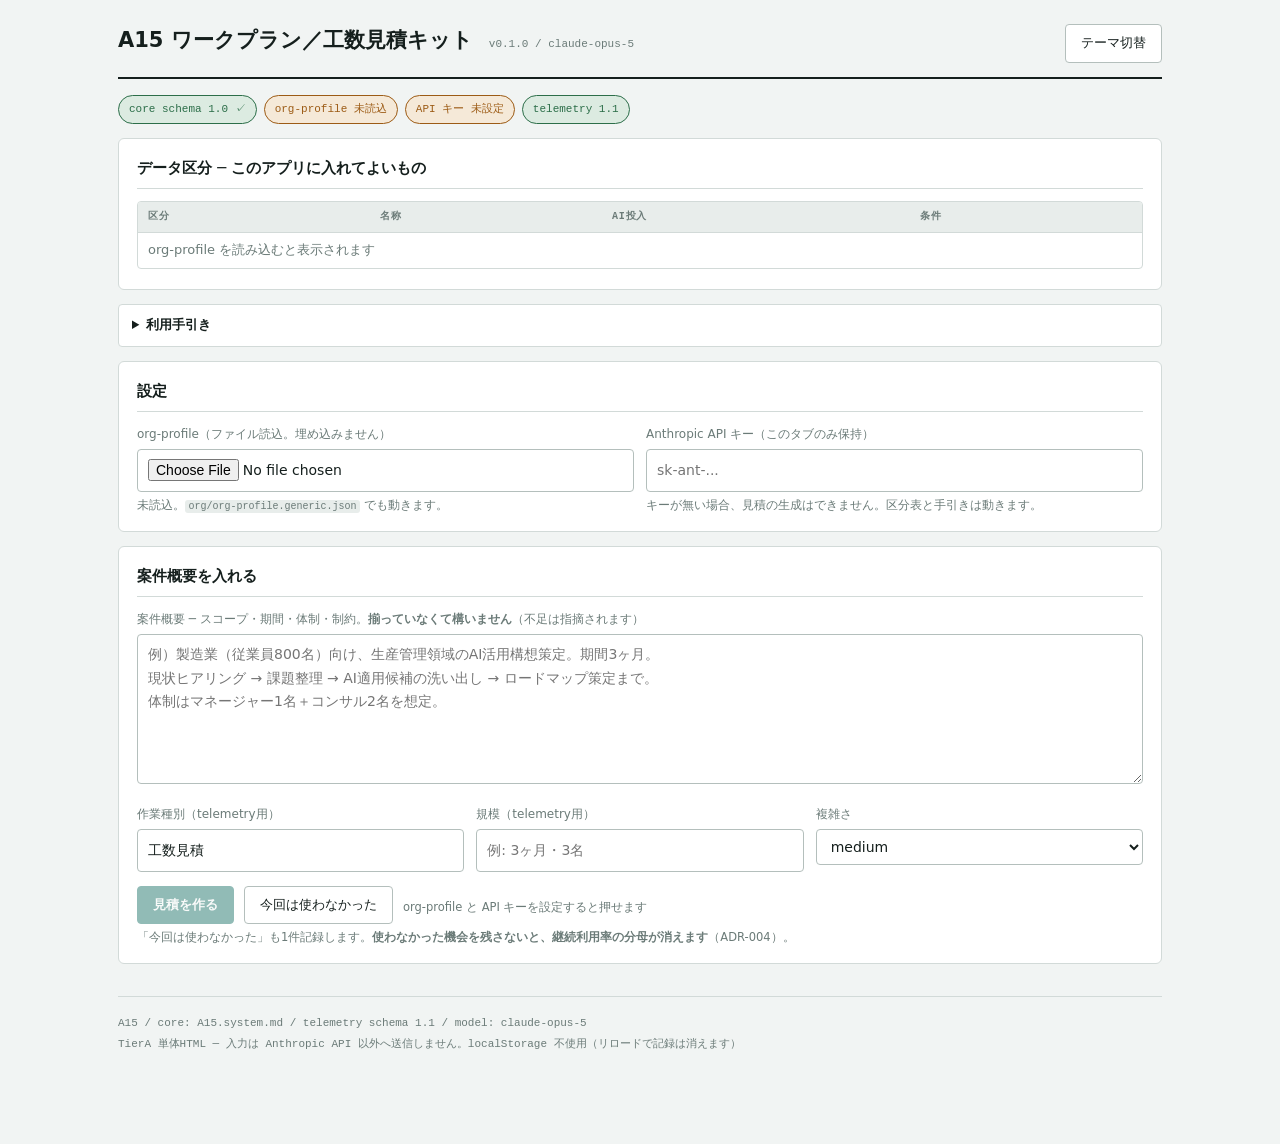
==== apps/A15/index.html @ f8ddfc8a "feat(A15): ワークプラン／工数見積キットの初版を実装 1本目として A15 を実装。単体HTML・ブラウザ内完結。  追加: - core/A15.system.md    判断ロジック（会" ====
<!doctype html>
<html lang="ja">
<head>
<meta charset="utf-8">
<meta name="viewport" content="width=device-width,initial-scale=1">
<title>A15 ワークプラン／工数見積キット</title>
<!--
  TierA: 単体HTML・ブラウザ内完結。ビルドツールなし。
  localStorage / sessionStorage は使わない（状態はJS変数のみ）。
  org-profile は埋め込まずファイル読込。
  共通シェルは2本目のアプリで lib/ へ切り出す（ADR-011／今は最小限を同梱）。
-->
<style>
:root{
  --ground:#F1F4F3;--surface:#fff;--surface-2:#E8EDEB;--surface-3:#DDE4E2;
  --ink:#151F1D;--ink-2:#3F4F4C;--ink-3:#6B7B78;
  --rule:#D2DAD8;--rule-strong:#B4BFBC;
  --accent:#0E6B60;--accent-soft:#D6E6E3;
  --warn:#9C5B15;--warn-soft:#F5E9D8;
  --stop:#9B3446;--stop-soft:#F2DEE1;
  --ok:#2C6E49;--ok-soft:#DCEBE1;
  --mono:ui-monospace,"SFMono-Regular","Consolas",monospace;
  --sans:"Hiragino Sans","Yu Gothic",system-ui,sans-serif;
}
@media (prefers-color-scheme:dark){:root:not([data-theme="light"]){
  --ground:#0E1413;--surface:#161F1D;--surface-2:#1E2927;--surface-3:#26332F;
  --ink:#E3EAE8;--ink-2:#A9B8B5;--ink-3:#7B8A87;
  --rule:#2A3634;--rule-strong:#3C4A47;
  --accent:#4FC0AE;--accent-soft:#1B302D;
  --warn:#D79A3E;--warn-soft:#2F2717;
  --stop:#E38294;--stop-soft:#331E22;
  --ok:#6FBF8F;--ok-soft:#172A1F;
}}
:root[data-theme="dark"]{
  --ground:#0E1413;--surface:#161F1D;--surface-2:#1E2927;--surface-3:#26332F;
  --ink:#E3EAE8;--ink-2:#A9B8B5;--ink-3:#7B8A87;
  --rule:#2A3634;--rule-strong:#3C4A47;
  --accent:#4FC0AE;--accent-soft:#1B302D;
  --warn:#D79A3E;--warn-soft:#2F2717;
  --stop:#E38294;--stop-soft:#331E22;
  --ok:#6FBF8F;--ok-soft:#172A1F;
}
*{box-sizing:border-box}
body{margin:0;background:var(--ground);color:var(--ink);font-family:var(--sans);
  font-size:15px;line-height:1.75;-webkit-font-smoothing:antialiased;font-feature-settings:"palt" 1}
.wrap{max-width:1080px;margin:0 auto;padding:22px 18px 90px}
h1{font-size:21px;margin:0;font-weight:700}
h2{font-size:15px;margin:0 0 12px;font-weight:700;padding-bottom:7px;border-bottom:1px solid var(--rule)}
h3{font-size:13px;margin:18px 0 7px;font-weight:700;color:var(--ink-2)}
p{margin:0}
code{font-family:var(--mono);font-size:.87em;background:var(--surface-2);padding:.1em .35em;border-radius:3px}
.mono{font-family:var(--mono);font-variant-numeric:tabular-nums}

header{display:flex;flex-wrap:wrap;gap:10px 16px;align-items:baseline;
  padding-bottom:14px;border-bottom:2px solid var(--ink);margin-bottom:16px}
.ver{font-family:var(--mono);font-size:11px;color:var(--ink-3)}
button{font:inherit;font-size:13px;padding:7px 15px;border-radius:4px;cursor:pointer;
  border:1px solid var(--rule-strong);background:var(--surface);color:var(--ink)}
button:hover:not(:disabled){border-color:var(--accent);color:var(--accent)}
button:disabled{opacity:.45;cursor:not-allowed}
button.primary{background:var(--accent);border-color:var(--accent);color:var(--ground);font-weight:700}
button.primary:hover:not(:disabled){opacity:.88;color:var(--ground)}
button:focus-visible,input:focus-visible,textarea:focus-visible,select:focus-visible,summary:focus-visible{
  outline:2px solid var(--accent);outline-offset:2px}
input,textarea,select{font:inherit;font-size:14px;width:100%;padding:8px 10px;border-radius:4px;
  border:1px solid var(--rule-strong);background:var(--surface);color:var(--ink)}
textarea{min-height:150px;resize:vertical;line-height:1.7}
label{display:block;font-size:12px;color:var(--ink-3);margin-bottom:4px}
.req::after{content:" 必須";color:var(--stop);font-weight:700}

.card{background:var(--surface);border:1px solid var(--rule);border-radius:6px;padding:16px 18px;margin-bottom:14px}
.row{display:grid;gap:12px}
@media(min-width:800px){.cols2{grid-template-columns:1fr 1fr}.cols3{grid-template-columns:1fr 1fr 1fr}}

/* 起動時検証 */
#boot{display:flex;flex-wrap:wrap;gap:7px;margin-bottom:14px}
.st{font-family:var(--mono);font-size:11px;padding:4px 10px;border-radius:99px;border:1px solid;white-space:nowrap}
.st.ok{border-color:var(--ok);color:var(--ok);background:var(--ok-soft)}
.st.bad{border-color:var(--stop);color:var(--stop);background:var(--stop-soft)}
.st.wait{border-color:var(--warn);color:var(--warn);background:var(--warn-soft)}

/* データ区分表 */
table{border-collapse:collapse;width:100%;font-size:13px;min-width:420px}
.scroller{overflow-x:auto;border:1px solid var(--rule);border-radius:4px}
th,td{text-align:left;padding:7px 10px;border-bottom:1px solid var(--rule);vertical-align:top;line-height:1.6}
thead th{font-family:var(--mono);font-size:10px;letter-spacing:.08em;text-transform:uppercase;
  color:var(--ink-3);background:var(--surface-2);white-space:nowrap}
tbody tr:last-child td{border-bottom:none}
td.n{font-family:var(--mono);font-variant-numeric:tabular-nums;white-space:nowrap}
.ai-prohibited{color:var(--stop);font-weight:700}
.ai-conditional{color:var(--warn);font-weight:700}
.ai-allowed{color:var(--ok);font-weight:700}
details{border:1px solid var(--rule);border-radius:4px;padding:9px 13px;background:var(--surface);margin-bottom:14px}
summary{cursor:pointer;font-size:13px;font-weight:700}
details[open] summary{margin-bottom:9px;padding-bottom:7px;border-bottom:1px solid var(--rule)}
details ul{margin:0;padding-left:19px;font-size:13.5px;color:var(--ink-2)}
details li{margin-bottom:5px}

.basis{font-family:var(--mono);font-size:10px;padding:1px 6px;border-radius:2px;white-space:nowrap}
.b-baseline{background:var(--ok-soft);color:var(--ok)}
.b-template{background:var(--accent-soft);color:var(--accent)}
.b-analogy,.b-judgment{background:var(--warn-soft);color:var(--warn)}
.u-high{color:var(--stop);font-weight:700}.u-medium{color:var(--warn)}.u-low{color:var(--ink-3)}

.total{display:flex;flex-wrap:wrap;gap:14px 30px;padding:13px 16px;background:var(--accent-soft);border-radius:4px;margin-top:12px}
.total div{font-family:var(--mono);font-size:11.5px;color:var(--ink-2)}
.total b{display:block;font-size:22px;color:var(--ink);font-weight:600;margin-top:2px}
ul.tight{list-style:none;margin:0;padding:0}
ul.tight li{font-size:13.5px;padding-left:16px;position:relative;margin-bottom:6px;line-height:1.7;color:var(--ink-2)}
ul.tight li::before{content:"";position:absolute;left:0;top:.7em;width:6px;height:1.5px;background:var(--accent)}
ul.tight li b{color:var(--ink)}
.msg{padding:12px 15px;border-radius:4px;margin-bottom:13px;font-size:13.5px}
.msg.err{background:var(--stop-soft);border:1px solid var(--stop);color:var(--ink)}
.msg.warn{background:var(--warn-soft);border:1px solid var(--warn);color:var(--ink)}
.msg.ok{background:var(--ok-soft);border:1px solid var(--ok);color:var(--ink)}
.msg > b:first-child{display:block;margin-bottom:3px}  /* 見出しの b だけ。文中の b は行内のまま */
.hint{font-size:11.5px;color:var(--ink-3);margin-top:4px;line-height:1.6}
.hidden{display:none!important}
.spin{display:inline-block;width:11px;height:11px;border:2px solid var(--accent);border-right-color:transparent;
  border-radius:50%;animation:sp .7s linear infinite;vertical-align:-1px;margin-right:6px}
@keyframes sp{to{transform:rotate(360deg)}}
@media (prefers-reduced-motion:reduce){.spin{animation:none}}
footer{margin-top:32px;padding-top:16px;border-top:1px solid var(--rule);
  font-family:var(--mono);font-size:11px;color:var(--ink-3);line-height:1.9}
</style>
</head>
<body>
<div class="wrap">

<header>
  <h1>A15 ワークプラン／工数見積キット</h1>
  <span class="ver mono" id="verline"></span>
  <span style="margin-left:auto"><button id="theme" type="button">テーマ切替</button></span>
</header>

<div id="boot"></div>
<div id="bootErr"></div>

<!-- ── データ区分表（org-profile から生成。ハードコードしない） ── -->
<section class="card">
  <h2>データ区分 ─ このアプリに入れてよいもの</h2>
  <div class="scroller"><table>
    <thead><tr><th>区分</th><th>名称</th><th>AI投入</th><th>条件</th></tr></thead>
    <tbody id="dcTable"><tr><td colspan="4" style="color:var(--ink-3)">org-profile を読み込むと表示されます</td></tr></tbody>
  </table></div>
  <p class="hint" id="dcNote"></p>
</section>

<details>
  <summary>利用手引き</summary>
  <ul>
    <li>案件概要を貼って「見積を作る」を押すと、WBS・工数レンジ・前提・不確実性・不足情報が出ます。</li>
    <li><b>出力は判断材料であって決裁ではありません。</b>顧客提示前に必ず数値をご自身で確認してください（HITL）。</li>
    <li>組織の工数実績（<code>delivery.estimation_baseline</code>）が未設定の間は、各タスクの出どころが「判断」「類推」中心になります。<b>精度が低いことが出力に現れる</b>のが正しい状態です。</li>
    <li>APIキーはこのタブのJS変数にのみ保持し、保存も送信もしません（リロードで消えます）。</li>
    <li>利用のたびに下部の<b>実測の記録</b>を必ず入力してください。<b>これを出力できない利用は完成扱いになりません。</b></li>
  </ul>
</details>

<!-- ── 設定 ── -->
<section class="card">
  <h2>設定</h2>
  <div class="row cols2">
    <div>
      <label for="profile">org-profile（ファイル読込。埋め込みません）</label>
      <input type="file" id="profile" accept=".json,application/json">
      <p class="hint" id="profHint">未読込。<code>org/org-profile.generic.json</code> でも動きます。</p>
    </div>
    <div>
      <label for="apikey">Anthropic API キー（このタブのみ保持）</label>
      <input type="password" id="apikey" placeholder="sk-ant-..." autocomplete="off">
      <p class="hint">キーが無い場合、見積の生成はできません。区分表と手引きは動きます。</p>
    </div>
  </div>
</section>

<!-- ── 入力 ── -->
<section class="card">
  <h2>案件概要を入れる</h2>
  <label for="brief">案件概要 ─ スコープ・期間・体制・制約。<b>揃っていなくて構いません</b>（不足は指摘されます）</label>
  <textarea id="brief" placeholder="例）製造業（従業員800名）向け、生産管理領域のAI活用構想策定。期間3ヶ月。
現状ヒアリング → 課題整理 → AI適用候補の洗い出し → ロードマップ策定まで。
体制はマネージャー1名＋コンサル2名を想定。"></textarea>
  <div class="row cols3" style="margin-top:12px">
    <div><label for="taskType">作業種別（telemetry用）</label>
      <input id="taskType" value="工数見積"></div>
    <div><label for="scope">規模（telemetry用）</label>
      <input id="scope" placeholder="例: 3ヶ月・3名"></div>
    <div><label for="complexity">複雑さ</label>
      <select id="complexity"><option value="low">low</option><option value="medium" selected>medium</option><option value="high">high</option></select></div>
  </div>
  <div style="margin-top:14px;display:flex;gap:10px;flex-wrap:wrap;align-items:center">
    <button class="primary" id="run" type="button">見積を作る</button>
    <button id="skip" type="button">今回は使わなかった</button>
    <span class="hint" id="runHint"></span>
  </div>
  <p class="hint">「今回は使わなかった」も1件記録します。<b>使わなかった機会を残さないと、継続利用率の分母が消えます</b>（ADR-004）。</p>
</section>

<div id="err"></div>

<!-- ── 出力 ── -->
<section class="card hidden" id="out">
  <h2>見積</h2>
  <div class="scroller"><table>
    <thead><tr><th>フェーズ</th><th>タスク</th><th>p50</th><th>p80</th><th>不確実性</th><th>出どころ</th></tr></thead>
    <tbody id="wbs"></tbody>
  </table></div>
  <div class="total" id="total"></div>
  <div id="bufWhy"></div>
  <h3>前提 ─ 外れたときの影響つき</h3><ul class="tight" id="assump"></ul>
  <h3>不確実性の所在 ─ 減らす手段つき</h3><ul class="tight" id="uncert"></ul>
  <h3>不足している入力</h3><ul class="tight" id="missing"></ul>
  <div id="selfcheck"></div>
</section>

<!-- ── telemetry ── -->
<section class="card hidden" id="tele">
  <h2>実測の記録 ─ これを出さないと完成扱いにしません</h2>
  <div class="row cols3">
    <div><label for="actual" class="req">アプリ利用の実時間（分）</label>
      <input type="number" id="actual" min="0" step="1" placeholder="待ち時間も含める"></div>
    <div><label for="fix" class="req">出力後の手直し時間（分）</label>
      <input type="number" id="fix" min="0" step="1" placeholder="0 なら 0 と入力">
      <p class="hint">計上しないと削減率が2倍近く過大に出ます。0 は「0」と明示入力してください</p></div>
    <div><label for="rounds">やり直し回数</label>
      <input type="number" id="rounds" min="0" step="1" value="1"></div>
  </div>
  <div class="row cols3" style="margin-top:12px">
    <div><label for="baseMin">AIなしなら何分かかったか</label>
      <input type="number" id="baseMin" min="0" step="1" placeholder="未測定なら空欄"></div>
    <div><label for="baseMethod">その根拠</label>
      <select id="baseMethod">
        <option value="">（未記録）</option>
        <option value="measured">measured 計った</option>
        <option value="historical_average">historical_average 過去記録から</option>
        <option value="self_report">self_report 記憶で</option>
        <option value="assumption">assumption 置いた値</option>
      </select>
      <p class="hint">assumption と未記録は削減時間の集計から除外されます（ADR-015）</p></div>
    <div><label for="selfScore">出来ばえ（1-5）</label>
      <select id="selfScore"><option value="">—</option><option>1</option><option>2</option><option>3</option><option>4</option><option>5</option></select></div>
  </div>
  <div style="margin-top:12px">
    <label class="req">事例として外部に出してよいか（あとから取り直せません）</label>
    <div style="display:flex;gap:16px;flex-wrap:wrap;font-size:13.5px;margin-top:2px">
      <label style="display:inline-flex;gap:6px;align-items:center;color:var(--ink)">
        <input type="radio" name="consent" value="anon" style="width:auto"> 匿名化すれば可</label>
      <label style="display:inline-flex;gap:6px;align-items:center;color:var(--ink)">
        <input type="radio" name="consent" value="named" style="width:auto"> 実名でも可</label>
      <label style="display:inline-flex;gap:6px;align-items:center;color:var(--ink)">
        <input type="radio" name="consent" value="no" style="width:auto"> 社内分析のみ</label>
    </div>
  </div>
  <div style="margin-top:12px">
    <label for="note">使ってみて（不満・使わなかった理由など）</label>
    <input id="note" placeholder="ここが空のログばかりなら運用が形骸化しています">
  </div>
  <div style="margin-top:14px;display:flex;gap:10px;flex-wrap:wrap;align-items:center">
    <button class="primary" id="rec" type="button">この利用を記録する</button>
    <button id="exp" type="button" disabled>JSON Lines で書き出す（<span id="cnt">0</span>件）</button>
  </div>
  <div id="teleMsg"></div>
</section>

<footer>
  A15 / core: A15.system.md / telemetry schema 1.1 / model: claude-opus-5<br>
  TierA 単体HTML ─ 入力は Anthropic API 以外へ送信しません。localStorage 不使用（リロードで記録は消えます）
</footer>
</div>

<script>
"use strict";
/* ============================================================
   定数（ADR-006 の呼び出し規約。ここ以外にモデル名を書かない）
   ============================================================ */
const MODEL = { PRIMARY: "claude-opus-5", ALT: "claude-sonnet-5" };
const APP_ID = "A15";
const APP_VERSION = "0.1.0";
const CORE_SCHEMA_VERSION = "1.0";      // core / org-profile の期待値
const TELEMETRY_SCHEMA_VERSION = "1.1"; // ADR-012

/* 状態は JS 変数のみ。localStorage / sessionStorage は使わない */
const state = { profile: null, apiKey: "", result: null, startedAt: null, records: [] };

const $ = id => document.getElementById(id);
const esc = s => String(s ?? "").replace(/&/g,"&amp;").replace(/</g,"&lt;").replace(/>/g,"&gt;");
const num = v => (v === "" || v === null || v === undefined || isNaN(Number(v))) ? undefined : Number(v);

/* ============================================================
   起動時検証（DoD 8項）
   ============================================================ */
const boot = { core: false, profile: false };
function renderBoot(){
  const chips = [
    `<span class="st ${boot.core?"ok":"bad"}">core schema ${CORE_SCHEMA_VERSION} ${boot.core?"✓":"✗"}</span>`,
    `<span class="st ${boot.profile?"ok":"wait"}">org-profile ${boot.profile?esc(state.profile.org.id)+" ✓":"未読込"}</span>`,
    `<span class="st ${state.apiKey?"ok":"wait"}">API キー ${state.apiKey?"✓":"未設定"}</span>`,
    `<span class="st ok">telemetry ${TELEMETRY_SCHEMA_VERSION}</span>`,
  ];
  $("boot").innerHTML = chips.join("");
  $("verline").textContent = `v${APP_VERSION} / ${MODEL.PRIMARY}`;
  $("run").disabled = !(boot.core && boot.profile && state.apiKey);
  $("runHint").textContent = $("run").disabled
    ? "org-profile と API キーを設定すると押せます" : "";
}
boot.core = (CORE_SCHEMA_VERSION === "1.0");

/* ============================================================
   org-profile ローダ（埋め込まない。schema_version 不一致なら停止）
   ============================================================ */
$("profile").addEventListener("change", async e => {
  const f = e.target.files?.[0]; if(!f) return;
  $("bootErr").innerHTML = "";
  try{
    const text = await f.text();
    let p; try{ p = JSON.parse(text); }
    catch(pe){ throw new Error(`JSON として読めません: ${pe.message}`); }

    for(const k of ["schema_version","org","policy"])
      if(!(k in p)) throw new Error(`必須キー "${k}" がありません`);
    if(p.schema_version !== CORE_SCHEMA_VERSION)
      throw new Error(`schema_version 不一致で停止しました。期待 ${CORE_SCHEMA_VERSION} / 実際 ${p.schema_version}。`
        + " 不一致のまま動かすと、原因の分からない品質低下として現れます。");
    if(!Array.isArray(p.policy.data_classification) || !p.policy.data_classification.length)
      throw new Error("policy.data_classification が空です");

    state.profile = p; boot.profile = true;
    renderClassification(p); renderProfHint(p); renderBoot();
  }catch(err){
    state.profile = null; boot.profile = false; renderBoot();
    $("bootErr").innerHTML = `<div class="msg err"><b>org-profile を読み込めませんでした</b>${esc(err.message)}</div>`;
  }
});

function renderClassification(p){
  $("dcTable").innerHTML = p.policy.data_classification
    .slice().sort((a,b)=>a.level-b.level)
    .map(c=>`<tr>
      <td class="n">${esc(c.level)}</td>
      <td>${esc(c.label)}<div class="hint">${esc(c.definition||"")}</div></td>
      <td class="ai-${esc(c.ai_input)}">${c.ai_input==="prohibited"?"不可":c.ai_input==="conditional"?"条件付き":"可"}</td>
      <td>${(c.conditions||[]).length?`<ul class="tight">${c.conditions.map(x=>`<li>${esc(x)}</li>`).join("")}</ul>`:"—"}</td>
    </tr>`).join("");
  const cap = p.policy.data_classification.filter(c=>c.ai_input!=="prohibited").map(c=>c.level);
  $("dcNote").innerHTML = `このアプリの<b>データ区分の上限は 3（社内限）</b>です。`
    + ` 区分 ${cap.length?Math.min(...cap):"—"} より機微な情報は入れないでください。`;
}
function renderProfHint(p){
  const eb = p.delivery?.estimation_baseline ?? [];
  const measured = eb.filter(x => x.source === "measured" || x.source === "historical_average");
  $("profHint").innerHTML = `<b>${esc(p.org.name)}</b>（${esc(p.org.id)}）を読み込みました。`
    + (measured.length
      ? ` 工数実績 ${measured.length} 件を見積に使います。`
      : ` <span style="color:var(--warn)">工数実績が未設定のため汎用レンジで出します。出どころは「判断」「類推」中心になります。</span>`);
}

$("apikey").addEventListener("input", e => { state.apiKey = e.target.value.trim(); renderBoot(); });
$("theme").addEventListener("click", () => {
  const cur = document.documentElement.getAttribute("data-theme");
  const sysDark = matchMedia("(prefers-color-scheme: dark)").matches;
  document.documentElement.setAttribute("data-theme", cur ? (cur==="dark"?"light":"dark") : (sysDark?"light":"dark"));
});

/* ============================================================
   出力契約（ADR-006: 構造化出力。prefill は 400 になるので使わない）
   ============================================================ */
const OUTPUT_SCHEMA = {
  type:"object", additionalProperties:false,
  required:["wbs","total","assumptions","uncertainty_sources","missing_inputs"],
  properties:{
    wbs:{type:"array",items:{type:"object",additionalProperties:false,
      required:["phase","share_pct","tasks"],
      properties:{
        phase:{type:"string"}, share_pct:{type:"number"},
        tasks:{type:"array",items:{type:"object",additionalProperties:false,
          required:["task","p50_hours","p80_hours","uncertainty","basis"],
          properties:{
            task:{type:"string"}, p50_hours:{type:"number"}, p80_hours:{type:"number"},
            uncertainty:{type:"string",enum:["low","medium","high"]},
            basis:{type:"string",enum:["baseline","template","analogy","judgment"]}
          }}}
      }}},
    total:{type:"object",additionalProperties:false,
      required:["p50_hours","p80_hours","buffer_pct","buffer_rationale"],
      properties:{p50_hours:{type:"number"},p80_hours:{type:"number"},
        buffer_pct:{type:"number"},buffer_rationale:{type:"string"}}},
    assumptions:{type:"array",items:{type:"object",additionalProperties:false,
      required:["assumption","impact_if_wrong"],
      properties:{assumption:{type:"string"},impact_if_wrong:{type:"string"}}}},
    uncertainty_sources:{type:"array",items:{type:"object",additionalProperties:false,
      required:["where","why","how_to_reduce"],
      properties:{where:{type:"string"},why:{type:"string"},how_to_reduce:{type:"string"}}}},
    missing_inputs:{type:"array",items:{type:"string"}}
  }
};

/* core の判断ロジック。会社固有は一切書かず org から差し込む */
const CORE_SYSTEM = `あなたは案件の作業分解と工数見積を行う。見積の数字そのものより、数字の根拠と不確かさの所在を示すことが仕事である。

# 手順
1. 作業を分解する。組織のWBSテンプレートがあればそれに従い、無ければ汎用型（要件定義→設計→実装・試作→検証→報告・引渡し）で分解する。粒度は1タスク4〜40時間。分解の抜けは成果物を作る作業ではなく周辺（引き継ぎ・情報収集、合意形成・レビュー・差し戻し、環境準備、データ入手と整形、報告資料の作成）で最も出やすいので必ず確認する。
2. 各タスクに p50/p80 と basis を付ける。basis は baseline（組織の実績を使った）/ template（テンプレの配分から算出）/ analogy（類推。何に似せたかを assumptions に書く）/ judgment（判断で置いた）のいずれか。省略不可。p80 >= p50。不確実性が高いタスクほど開きを大きくする。組織の実績が空なら judgment と analogy が中心になる。それを隠して精度が高いように見せてはならない。
3. バッファを算定する。組織の方針があればその率を使う。無ければ既定15%／高不確実性30%とし、方針が未設定のため汎用値を用いた旨を buffer_rationale に明記する。高不確実性の条件は、judgment のタスクが全工数の3割超／組織にとって未経験の領域を含む／外部要因の待ちに依存するタスクがある、のいずれか。buffer_rationale には、どのタスクの何が読めないからその率にしたのかを書く。「念のため」「一般的に」は根拠にならない。
4. 前提を洗い出し、それぞれに外れたときの工数影響を付ける。影響が書けない前提は落とす。
5. 不確実性の所在を、どこが・なぜ・どう減らすか の3点で示す。
6. missing_inputs を必ず1件以上挙げる。空配列で返してはならない。見落としやすいのは、予算の上限、意思決定者と決裁の経路、既存の類似取り組み、利用できるデータの所在と品質、関係部門の数、時期的制約。

# 守ること
- 数字を丸めて自信があるように見せない。レンジで示し根拠を添える。
- 根拠のない圧縮をしない。短縮したい場合はどの前提を確定させれば縮むのかを示す。
- 組織のプロファイルに無い作業種別について、実績があるかのように書かない。
- 入力に無い固有名詞（組織名・個人名）を作り出さない。
- すべて日本語で出力する。`;

function orgBlock(p){
  const d = p.delivery ?? {};
  const j = (label, v, empty) =>
    `## ${label}\n` + (v && (Array.isArray(v) ? v.length : Object.keys(v).length)
      ? "```json\n"+JSON.stringify(v,null,1)+"\n```" : empty);
  return [
    "# 組織固有の値",
    j("作業種別ごとの実績工数", d.estimation_baseline,
      "未設定。汎用レンジで出し、basis は baseline を使わないこと。"),
    j("WBSテンプレート", d.wbs_templates,
      "未設定。汎用のフェーズ型で分解すること。"),
    j("バッファ方針", d.buffer_policy,
      "未設定。既定15%／高不確実性30%を用い、方針が未設定である旨を buffer_rationale に明記すること。"),
    j("ロール別キャパシティ", d.role_capacity,
      "未設定。人日換算せず工数（h）のみで出すこと。"),
  ].join("\n\n");
}

/* ============================================================
   LLM 呼び出し（ADR-006）
   ============================================================ */
async function callLLM(brief){
  const res = await fetch("https://api.anthropic.com/v1/messages", {
    method:"POST",
    headers:{
      "content-type":"application/json",
      "x-api-key": state.apiKey,
      "anthropic-version":"2023-06-01",
      // ブラウザから直接呼ぶための宣言。W3 に実キーで要検証（docs/plan.md §7）
      "anthropic-dangerous-direct-browser-access":"true"
    },
    body: JSON.stringify({
      model: MODEL.PRIMARY,
      max_tokens: 16000,
      thinking: { type: "adaptive" },              // budget_tokens は 400 になる
      output_config: {
        effort: "high",
        format: { type: "json_schema", schema: OUTPUT_SCHEMA }
      },
      system: [
        { type:"text", text: CORE_SYSTEM, cache_control:{type:"ephemeral"} },
        { type:"text", text: orgBlock(state.profile) }
      ],
      messages: [{ role:"user", content: `# 案件概要\n\n${brief}` }]
    })
  });

  if(!res.ok){
    let detail = "";
    try{ const e = await res.json(); detail = e.error?.message || JSON.stringify(e); }
    catch{ detail = await res.text().catch(()=> ""); }
    throw new Error(`API エラー ${res.status}: ${detail}`);
  }
  const data = await res.json();

  // stop_reason を content より先に見る。逆にすると空結果を正常な出力として扱ってしまう
  if(data.stop_reason === "refusal")
    throw new Error("安全性の判定により応答が拒否されました（stop_reason: refusal）"
      + (data.stop_details?.category ? ` / 分類: ${data.stop_details.category}` : "")
      + "。入力を見直してください。空の結果を正常な見積として扱わないため中断します。");
  if(data.stop_reason === "max_tokens")
    throw new Error("出力が上限に達して途中で切れました。案件概要を短くして再実行してください。");

  const text = (data.content ?? []).filter(b => b.type === "text").map(b => b.text).join("");
  if(!text.trim()) throw new Error("応答が空でした。再実行してください。");
  try{ return JSON.parse(text); }
  catch(e){ throw new Error(`構造化出力を JSON として解釈できませんでした: ${e.message}`); }
}

/* ============================================================
   実行
   ============================================================ */
$("run").addEventListener("click", async () => {
  const brief = $("brief").value.trim();
  $("err").innerHTML = "";
  if(!brief){ $("err").innerHTML = `<div class="msg warn">案件概要を入力してください。</div>`; return; }

  const btn = $("run"); btn.disabled = true;
  const label = btn.textContent; btn.innerHTML = `<span class="spin"></span>生成中…`;
  state.startedAt = Date.now();
  try{
    state.result = await callLLM(brief);
    renderResult(state.result);
    $("out").classList.remove("hidden"); $("tele").classList.remove("hidden");
    const mins = Math.max(1, Math.round((Date.now()-state.startedAt)/60000));
    if(!$("actual").value) $("actual").value = mins;
    $("out").scrollIntoView({behavior:"smooth", block:"start"});
  }catch(err){
    $("err").innerHTML = `<div class="msg err"><b>生成できませんでした</b>${esc(err.message)}</div>`;
  }finally{ btn.disabled = false; btn.textContent = label; renderBoot(); }
});

function renderResult(r){
  const UL = {low:"低",medium:"中",high:"高"};
  const BL = {baseline:"実績",template:"テンプレ",analogy:"類推",judgment:"判断"};
  $("wbs").innerHTML = r.wbs.map(ph => ph.tasks.map((t,i) => `<tr>
      ${i===0?`<td rowspan="${ph.tasks.length}"><b>${esc(ph.phase)}</b><div class="hint mono">${esc(ph.share_pct)}%</div></td>`:""}
      <td>${esc(t.task)}</td>
      <td class="n">${esc(t.p50_hours)}h</td>
      <td class="n">${esc(t.p80_hours)}h</td>
      <td class="u-${esc(t.uncertainty)}">${UL[t.uncertainty]??esc(t.uncertainty)}</td>
      <td><span class="basis b-${esc(t.basis)}">${BL[t.basis]??esc(t.basis)}</span></td>
    </tr>`).join("")).join("");

  $("total").innerHTML = `<div>合計 p50<b>${esc(r.total.p50_hours)}h</b></div>`
    + `<div>合計 p80<b>${esc(r.total.p80_hours)}h</b></div>`
    + `<div>バッファ<b>${esc(r.total.buffer_pct)}%</b></div>`;
  $("bufWhy").innerHTML = `<h3>バッファの根拠</h3><ul class="tight"><li>${esc(r.total.buffer_rationale)}</li></ul>`;
  $("assump").innerHTML = r.assumptions.map(a =>
    `<li>${esc(a.assumption)} → <b>${esc(a.impact_if_wrong)}</b></li>`).join("") || `<li>—</li>`;
  $("uncert").innerHTML = r.uncertainty_sources.map(u =>
    `<li><b>${esc(u.where)}</b> ${esc(u.why)}<div class="hint">減らす手段: ${esc(u.how_to_reduce)}</div></li>`).join("") || `<li>—</li>`;
  $("missing").innerHTML = r.missing_inputs.map(m => `<li>${esc(m)}</li>`).join("") || `<li>—</li>`;

  renderSelfCheck(r);
}

/* rubric の C1 / C5 は機械判定できる（core/A15.rubric.json）。その場で出す */
function renderSelfCheck(r){
  const tasks = r.wbs.flatMap(p => p.tasks);
  const sum50 = tasks.reduce((a,t)=>a+t.p50_hours,0);
  const sum80 = tasks.reduce((a,t)=>a+t.p80_hours,0);
  const exp50 = sum50 * (1 + (r.total.buffer_pct||0)/100);
  const off = exp50 ? Math.abs(r.total.p50_hours - exp50)/exp50*100 : 0;
  const share = r.wbs.reduce((a,p)=>a+(p.share_pct||0),0);

  const checks = [
    ["全タスクで p80 ≧ p50", tasks.every(t=>t.p80_hours>=t.p50_hours)],
    [`合計 p50 がタスク合計＋バッファと整合（誤差 ${off.toFixed(1)}%）`, off<=1],
    [`share_pct の合計が100（実際 ${share}）`, Math.abs(share-100)<0.5],
    ["全タスクに出どころが付いている", tasks.every(t=>t.basis)],
    ["バッファの根拠が書かれている", !!(r.total.buffer_rationale||"").trim()],
    ["不足情報が1件以上ある", (r.missing_inputs||[]).length>0],
  ];
  const ng = checks.filter(c=>!c[1]);
  const jr = tasks.filter(t=>t.basis==="judgment"||t.basis==="analogy");
  const jShare = sum50 ? Math.round(jr.reduce((a,t)=>a+t.p50_hours,0)/sum50*100) : 0;

  $("selfcheck").innerHTML =
    `<h3>自己検品（rubric C1・C5 の機械判定）</h3>`
    + `<div class="msg ${ng.length?"warn":"ok"}"><b>${ng.length?`${ng.length}件が未達`:"すべて満たしています"}</b>`
    + checks.map(c=>`${c[1]?"✓":"⚠"} ${esc(c[0])}`).join("<br>")
    + `</div>`
    + `<div class="msg ${jShare>30?"warn":"ok"}"><b>出どころの内訳</b>`
    + `判断・類推が全工数の <b>${jShare}%</b>。`
    + (jShare>30
        ? " 3割を超えています。組織の工数実績（<code>delivery.estimation_baseline</code>）を埋めるほどこの比率は下がります。"
        : " 実績に基づく比率が高い状態です。")
    + `</div>`;
}

/* ============================================================
   telemetry（schema 1.1）
   ============================================================ */
function baseBlock(){
  const m = num($("baseMin").value), meth = $("baseMethod").value;
  if(m === undefined && !meth) return undefined;
  if(m !== undefined && !meth) throw new Error("AIなしの所要時間を入れた場合、その根拠も選んでください。");
  const b = { method: meth };
  if(m !== undefined) b.minutes = m;
  return b;
}
function consentBlock(){
  const v = document.querySelector('input[name="consent"]:checked')?.value;
  if(!v) return null;
  return { internal_analysis:true,
    external_citation_anonymized: v==="anon"||v==="named",
    external_citation_named: v==="named" };
}
function pushRecord(rec){
  state.records.push(rec);
  $("cnt").textContent = state.records.length;
  $("exp").disabled = false;
}

$("rec").addEventListener("click", () => {
  $("teleMsg").innerHTML = "";
  try{
    const actual = num($("actual").value), fix = num($("fix").value);
    // 省略不可（DoD／externalization-kit の「後付けが効かない2項目」）
    if(actual === undefined) throw new Error("アプリ利用の実時間は省略できません。");
    if(fix === undefined) throw new Error("出力後の手直し時間は省略できません。0 のときは 0 と入力してください。計上しないと削減率が2倍近く過大に出ます。");
    const consent = consentBlock();
    if(!consent) throw new Error("事例利用の可否は省略できません。あとから同意を取り直せないためです。");

    const rec = {
      schema_version: TELEMETRY_SCHEMA_VERSION,
      record_id: (crypto.randomUUID ? crypto.randomUUID()
        : "r-"+Math.random().toString(16).slice(2)+"-"+state.records.length),
      app_id: APP_ID, app_version: APP_VERSION,
      org_id: state.profile?.org?.id,
      recorded_at: new Date().toISOString(),
      task: { type: $("taskType").value || "工数見積", used: true,
        scope_size: $("scope").value || undefined, complexity: $("complexity").value },
      actual: { minutes: actual, manual_fix_minutes: fix, interaction_rounds: num($("rounds").value) },
      quality: { self_score: num($("selfScore").value) },
      consent,
      free_note: $("note").value || undefined
    };
    const b = baseBlock(); if(b) rec.baseline = b;
    if(rec.quality.self_score === undefined) delete rec.quality;

    pushRecord(rec);
    const noBase = !rec.baseline || rec.baseline.method === "assumption";
    $("teleMsg").innerHTML = `<div class="msg ${noBase?"warn":"ok"}"><b>記録しました（${state.records.length}件）</b>`
      + (noBase
        ? "AIなしの所要時間が未記録（または assumption）のため、<b>この利用は削減時間の集計対象外</b>です。W6 までに実測すると以降の記録が全件対象になります（ADR-015）。"
        : "削減時間の集計対象です。")
      + "<br>ページを閉じると消えます。<b>書き出しを忘れずに。</b></div>";
  }catch(e){
    $("teleMsg").innerHTML = `<div class="msg err"><b>記録できませんでした</b>${esc(e.message)}</div>`;
  }
});

$("skip").addEventListener("click", () => {
  const why = prompt("使わなかった理由を入力してください（必須）。\n記録しないと継続利用率の分母が消えます。");
  if(why === null) return;
  if(!why.trim()){ alert("理由が空の未利用記録は分母を汚すだけなので、記録しません。"); return; }
  pushRecord({
    schema_version: TELEMETRY_SCHEMA_VERSION,
    record_id: (crypto.randomUUID ? crypto.randomUUID() : "s-"+Math.random().toString(16).slice(2)),
    app_id: APP_ID, app_version: APP_VERSION, org_id: state.profile?.org?.id,
    recorded_at: new Date().toISOString(),
    task: { type: $("taskType").value || "工数見積", used: false },
    actual: { minutes: 0 },
    free_note: why.trim()
  });
  $("tele").classList.remove("hidden");
  $("teleMsg").innerHTML = `<div class="msg ok"><b>未利用の機会として記録しました（${state.records.length}件）</b>`
    + `継続利用率（G1）の分母に入ります。</div>`;
});

$("exp").addEventListener("click", () => {
  if(!state.records.length) return;
  const d = new Date(), ym = `${d.getFullYear()}-${String(d.getMonth()+1).padStart(2,"0")}`;
  const body = state.records.map(r => JSON.stringify(r)).join("\n") + "\n";
  const url = URL.createObjectURL(new Blob([body], {type:"application/x-ndjson"}));
  const a = document.createElement("a");
  a.href = url; a.download = `${APP_ID}.${ym}.jsonl`;
  document.body.appendChild(a); a.click(); a.remove();
  setTimeout(()=>URL.revokeObjectURL(url), 1000);
});

renderBoot();
</script>
</body>
</html>
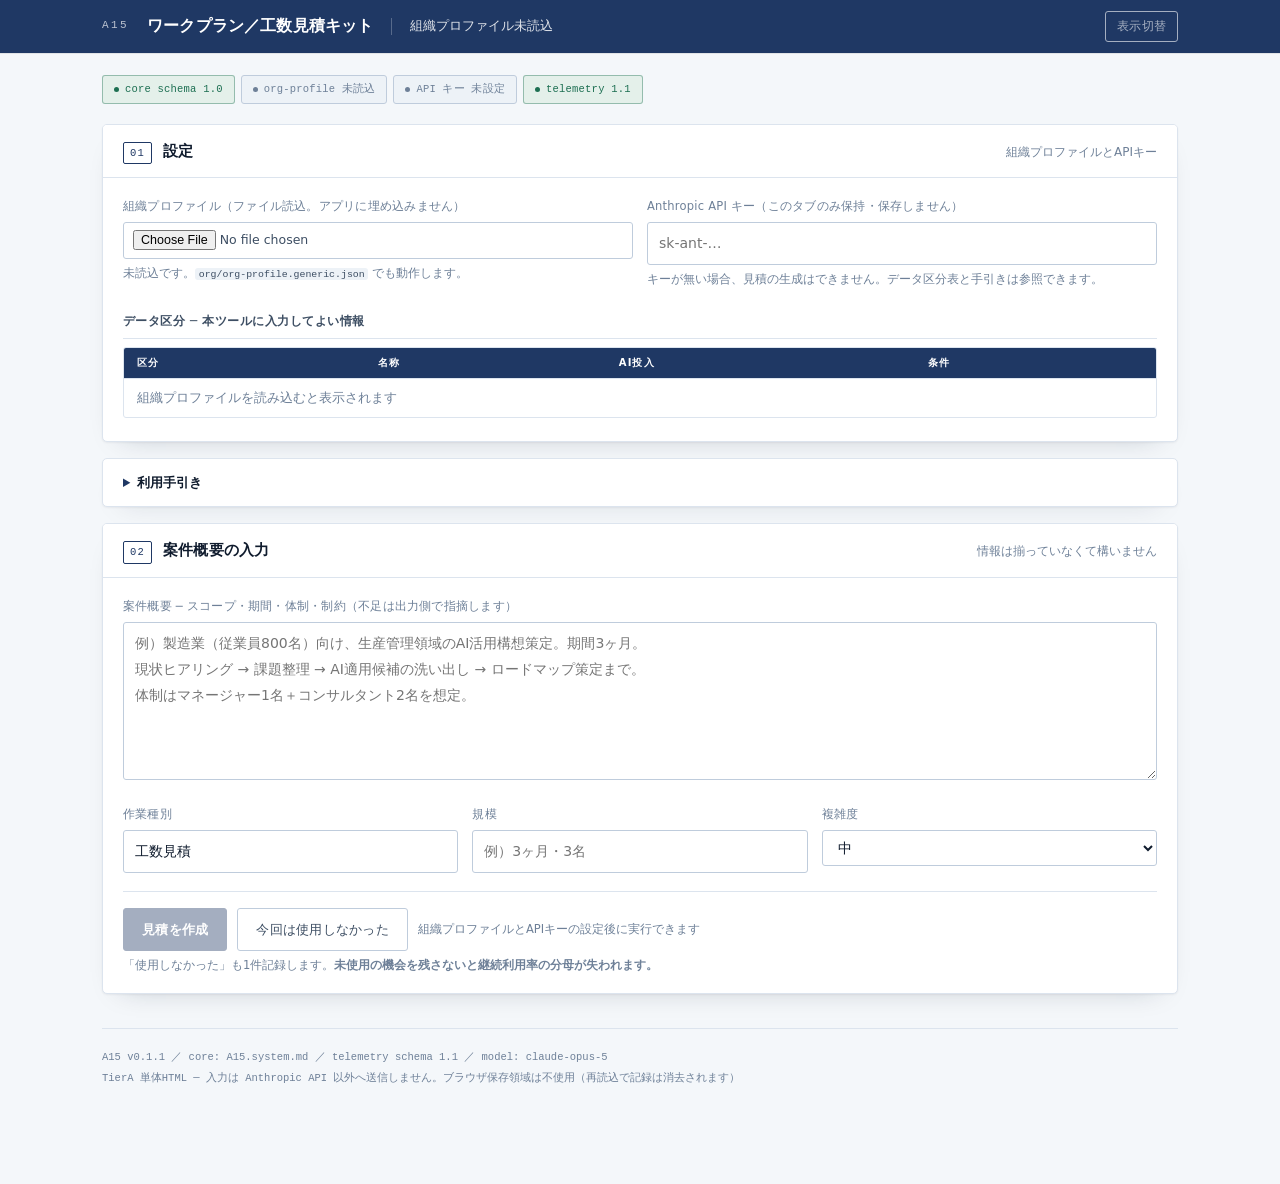
==== commit 63c3efbf: "feat(A15): 濃紺基調へ刷新し、配色を org-profile から読む方式にする コンサルティング業務で使える体裁に作り直した。  配色をアプリに書かない: 色は org-profile.b" ====
--- a/apps/A15/index.html
+++ b/apps/A15/index.html
@@ -5,309 +5,431 @@
 <meta name="viewport" content="width=device-width,initial-scale=1">
 <title>A15 ワークプラン／工数見積キット</title>
 <!--
-  TierA: 単体HTML・ブラウザ内完結。ビルドツールなし。
+  TierA: 単体HTML・ブラウザ内完結。ビルドツールなし。外部リソース参照なし。
   localStorage / sessionStorage は使わない（状態はJS変数のみ）。
-  org-profile は埋め込まずファイル読込。
-  共通シェルは2本目のアプリで lib/ へ切り出す（ADR-011／今は最小限を同梱）。
+  org-profile は埋め込まずファイル読込。配色とフォントも org-profile.brand から適用する
+  （アプリに色を書かない ＝ プロファイル差し替えだけで他社の見た目になる）。
 -->
 <style>
+/* ============================================================
+   配色 ─ 既定は濃紺基調。org-profile.brand.colors があれば実行時に上書きする
+   ============================================================ */
 :root{
-  --ground:#F1F4F3;--surface:#fff;--surface-2:#E8EDEB;--surface-3:#DDE4E2;
-  --ink:#151F1D;--ink-2:#3F4F4C;--ink-3:#6B7B78;
-  --rule:#D2DAD8;--rule-strong:#B4BFBC;
-  --accent:#0E6B60;--accent-soft:#D6E6E3;
-  --warn:#9C5B15;--warn-soft:#F5E9D8;
-  --stop:#9B3446;--stop-soft:#F2DEE1;
-  --ok:#2C6E49;--ok-soft:#DCEBE1;
-  --mono:ui-monospace,"SFMono-Regular","Consolas",monospace;
-  --sans:"Hiragino Sans","Yu Gothic",system-ui,sans-serif;
+  /* --brand      文字・罫に載せる強調色（暗色テーマでは明るくする）
+     --brand-fill 塗り面（アプリバー・表頭）。暗色テーマでも暗いまま。明暗を反転させない
+     --on-fill    塗り面の上に載る文字色 */
+  --brand:#1F3864;              /* org-profile.brand.colors.primary で差し替わる */
+  --brand-fill:#1F3864;
+  --on-fill:#FFFFFF;
+  --brand-line:#2F5D9E;
+  --brand-wash:#EAF0F8;
+
+  --ground:#F4F7FA; --surface:#FFFFFF; --surface-2:#EDF2F7; --surface-3:#E1E9F2;
+  --ink:#0F1B2D; --ink-2:#3D4E63; --ink-3:#6E8098;
+  --rule:#DCE4EE; --rule-2:#BFCCDC;
+
+  --ok:#1D6F52;   --ok-wash:#E4F0EA;
+  --warn:#8A5A11; --warn-wash:#FAF0DC;
+  --stop:#8C2434; --stop-wash:#F8E5E8;
+
+  --sans:"Yu Gothic Medium","游ゴシック Medium",YuGothic,"游ゴシック体",
+         "Hiragino Sans","Hiragino Kaku Gothic ProN","Noto Sans JP",system-ui,sans-serif;
+  --num:ui-monospace,"SF Mono","SFMono-Regular","Consolas","Menlo",monospace;
+  --shadow:0 1px 2px rgba(15,27,45,.05), 0 12px 28px -20px rgba(15,27,45,.28);
+  --step:0;
 }
 @media (prefers-color-scheme:dark){:root:not([data-theme="light"]){
-  --ground:#0E1413;--surface:#161F1D;--surface-2:#1E2927;--surface-3:#26332F;
-  --ink:#E3EAE8;--ink-2:#A9B8B5;--ink-3:#7B8A87;
-  --rule:#2A3634;--rule-strong:#3C4A47;
-  --accent:#4FC0AE;--accent-soft:#1B302D;
-  --warn:#D79A3E;--warn-soft:#2F2717;
-  --stop:#E38294;--stop-soft:#331E22;
-  --ok:#6FBF8F;--ok-soft:#172A1F;
+  --brand:#7BA4E8; --brand-line:#5B8AD6; --brand-wash:#15233A;
+  --brand-fill:#1B2B47; --on-fill:#E8EFFA;
+  --ground:#0B1220; --surface:#111A2A; --surface-2:#18233A; --surface-3:#20304C;
+  --ink:#E6EDF7; --ink-2:#A6B7CE; --ink-3:#73879F;
+  --rule:#22314C; --rule-2:#33486D;
+  --ok:#5CBE95;   --ok-wash:#10241D;
+  --warn:#D9A441; --warn-wash:#2A2213;
+  --stop:#E4899A; --stop-wash:#2B1720;
+  --shadow:0 1px 2px rgba(0,0,0,.4), 0 12px 28px -20px rgba(0,0,0,.8);
 }}
 :root[data-theme="dark"]{
-  --ground:#0E1413;--surface:#161F1D;--surface-2:#1E2927;--surface-3:#26332F;
-  --ink:#E3EAE8;--ink-2:#A9B8B5;--ink-3:#7B8A87;
-  --rule:#2A3634;--rule-strong:#3C4A47;
-  --accent:#4FC0AE;--accent-soft:#1B302D;
-  --warn:#D79A3E;--warn-soft:#2F2717;
-  --stop:#E38294;--stop-soft:#331E22;
-  --ok:#6FBF8F;--ok-soft:#172A1F;
-}
+  --brand:#7BA4E8; --brand-line:#5B8AD6; --brand-wash:#15233A;
+  --brand-fill:#1B2B47; --on-fill:#E8EFFA;
+  --ground:#0B1220; --surface:#111A2A; --surface-2:#18233A; --surface-3:#20304C;
+  --ink:#E6EDF7; --ink-2:#A6B7CE; --ink-3:#73879F;
+  --rule:#22314C; --rule-2:#33486D;
+  --ok:#5CBE95;   --ok-wash:#10241D;
+  --warn:#D9A441; --warn-wash:#2A2213;
+  --stop:#E4899A; --stop-wash:#2B1720;
+  --shadow:0 1px 2px rgba(0,0,0,.4), 0 12px 28px -20px rgba(0,0,0,.8);
+}
+
 *{box-sizing:border-box}
+html{-webkit-text-size-adjust:100%}
 body{margin:0;background:var(--ground);color:var(--ink);font-family:var(--sans);
-  font-size:15px;line-height:1.75;-webkit-font-smoothing:antialiased;font-feature-settings:"palt" 1}
-.wrap{max-width:1080px;margin:0 auto;padding:22px 18px 90px}
-h1{font-size:21px;margin:0;font-weight:700}
-h2{font-size:15px;margin:0 0 12px;font-weight:700;padding-bottom:7px;border-bottom:1px solid var(--rule)}
-h3{font-size:13px;margin:18px 0 7px;font-weight:700;color:var(--ink-2)}
+  font-size:14.5px;line-height:1.8;-webkit-font-smoothing:antialiased;
+  font-feature-settings:"palt" 1;font-variant-numeric:tabular-nums}
 p{margin:0}
-code{font-family:var(--mono);font-size:.87em;background:var(--surface-2);padding:.1em .35em;border-radius:3px}
-.mono{font-family:var(--mono);font-variant-numeric:tabular-nums}
-
-header{display:flex;flex-wrap:wrap;gap:10px 16px;align-items:baseline;
-  padding-bottom:14px;border-bottom:2px solid var(--ink);margin-bottom:16px}
-.ver{font-family:var(--mono);font-size:11px;color:var(--ink-3)}
-button{font:inherit;font-size:13px;padding:7px 15px;border-radius:4px;cursor:pointer;
-  border:1px solid var(--rule-strong);background:var(--surface);color:var(--ink)}
-button:hover:not(:disabled){border-color:var(--accent);color:var(--accent)}
-button:disabled{opacity:.45;cursor:not-allowed}
-button.primary{background:var(--accent);border-color:var(--accent);color:var(--ground);font-weight:700}
-button.primary:hover:not(:disabled){opacity:.88;color:var(--ground)}
-button:focus-visible,input:focus-visible,textarea:focus-visible,select:focus-visible,summary:focus-visible{
-  outline:2px solid var(--accent);outline-offset:2px}
-input,textarea,select{font:inherit;font-size:14px;width:100%;padding:8px 10px;border-radius:4px;
-  border:1px solid var(--rule-strong);background:var(--surface);color:var(--ink)}
-textarea{min-height:150px;resize:vertical;line-height:1.7}
-label{display:block;font-size:12px;color:var(--ink-3);margin-bottom:4px}
-.req::after{content:" 必須";color:var(--stop);font-weight:700}
-
-.card{background:var(--surface);border:1px solid var(--rule);border-radius:6px;padding:16px 18px;margin-bottom:14px}
-.row{display:grid;gap:12px}
-@media(min-width:800px){.cols2{grid-template-columns:1fr 1fr}.cols3{grid-template-columns:1fr 1fr 1fr}}
-
-/* 起動時検証 */
-#boot{display:flex;flex-wrap:wrap;gap:7px;margin-bottom:14px}
-.st{font-family:var(--mono);font-size:11px;padding:4px 10px;border-radius:99px;border:1px solid;white-space:nowrap}
-.st.ok{border-color:var(--ok);color:var(--ok);background:var(--ok-soft)}
-.st.bad{border-color:var(--stop);color:var(--stop);background:var(--stop-soft)}
-.st.wait{border-color:var(--warn);color:var(--warn);background:var(--warn-soft)}
-
-/* データ区分表 */
-table{border-collapse:collapse;width:100%;font-size:13px;min-width:420px}
-.scroller{overflow-x:auto;border:1px solid var(--rule);border-radius:4px}
-th,td{text-align:left;padding:7px 10px;border-bottom:1px solid var(--rule);vertical-align:top;line-height:1.6}
-thead th{font-family:var(--mono);font-size:10px;letter-spacing:.08em;text-transform:uppercase;
-  color:var(--ink-3);background:var(--surface-2);white-space:nowrap}
+.num,td.n,.kpi b,.stat-v{font-family:var(--num);font-variant-numeric:tabular-nums}
+code{font-family:var(--num);font-size:.86em;background:var(--surface-2);
+  padding:.08em .38em;border-radius:3px;color:var(--ink-2)}
+
+/* ── アプリバー ───────────────────────── */
+.appbar{background:var(--brand-fill);color:var(--on-fill);position:sticky;top:0;z-index:20;
+  box-shadow:0 1px 0 rgba(0,0,0,.08)}
+.appbar-in{max-width:1120px;margin:0 auto;padding:11px 22px;
+  display:flex;align-items:center;gap:8px 18px;flex-wrap:wrap}
+.mark{font-family:var(--num);font-size:11px;letter-spacing:.22em;opacity:.7}
+.appname{font-size:16px;font-weight:700;letter-spacing:.01em}
+.appbar .rule{width:1px;height:17px;background:currentColor;opacity:.25}
+.orgname{font-size:12.5px;opacity:.86}
+.appbar-r{margin-left:auto;display:flex;align-items:center;gap:8px}
+.tbtn{font:inherit;font-size:11.5px;padding:4px 11px;border-radius:3px;cursor:pointer;
+  background:transparent;color:inherit;border:1px solid currentColor;opacity:.6}
+.tbtn:hover{opacity:1}
+
+.wrap{max-width:1120px;margin:0 auto;padding:22px 22px 96px}
+
+/* ── ステータス ───────────────────────── */
+#boot{display:flex;flex-wrap:wrap;gap:6px;margin-bottom:20px}
+.st{font-family:var(--num);font-size:10.5px;letter-spacing:.02em;padding:4px 11px;
+  border-radius:3px;border:1px solid;white-space:nowrap;display:inline-flex;gap:6px;align-items:center}
+.st::before{content:"";width:5px;height:5px;border-radius:50%;background:currentColor}
+.st.ok{border-color:color-mix(in srgb,var(--ok) 40%,transparent);color:var(--ok);background:var(--ok-wash)}
+.st.bad{border-color:color-mix(in srgb,var(--stop) 40%,transparent);color:var(--stop);background:var(--stop-wash)}
+.st.wait{border-color:var(--rule-2);color:var(--ink-3);background:var(--surface-2)}
+
+/* ── 節 ───────────────────────── */
+section.step{background:var(--surface);border:1px solid var(--rule);border-radius:5px;
+  margin-bottom:16px;box-shadow:var(--shadow);overflow:hidden}
+.step-hd{display:flex;align-items:baseline;gap:11px;padding:13px 20px;
+  border-bottom:1px solid var(--rule);background:var(--surface)}
+.step-no{font-family:var(--num);font-size:10.5px;letter-spacing:.12em;color:var(--brand);
+  border:1px solid var(--brand);border-radius:2px;padding:1px 6px;flex:none}
+.step-t{font-size:14.5px;font-weight:700;letter-spacing:.01em}
+.step-sub{font-size:12px;color:var(--ink-3);margin-left:auto;text-align:right}
+.step-bd{padding:18px 20px}
+
+h3{font-size:12px;margin:22px 0 8px;font-weight:700;color:var(--ink-2);
+  letter-spacing:.04em;padding-bottom:5px;border-bottom:1px solid var(--rule)}
+h3:first-child{margin-top:0}
+
+/* ── フォーム ───────────────────────── */
+label{display:block;font-size:11.5px;color:var(--ink-3);margin-bottom:5px;letter-spacing:.02em}
+.req::after{content:"必須";color:var(--stop);font-weight:700;font-size:10px;
+  border:1px solid currentColor;border-radius:2px;padding:0 4px;margin-left:6px;letter-spacing:.04em}
+input,textarea,select{font:inherit;font-size:14px;width:100%;padding:8px 11px;border-radius:3px;
+  border:1px solid var(--rule-2);background:var(--surface);color:var(--ink);transition:border-color .12s}
+input:hover,textarea:hover,select:hover{border-color:var(--brand-line)}
+textarea{min-height:158px;resize:vertical;line-height:1.85}
+input[type=file]{padding:6px 9px;font-size:12.5px;color:var(--ink-2)}
+:focus-visible{outline:2px solid var(--brand-line);outline-offset:1px}
+.hint{font-size:11.5px;color:var(--ink-3);margin-top:5px;line-height:1.65}
+.row{display:grid;gap:14px}
+@media(min-width:820px){.c2{grid-template-columns:1fr 1fr}.c3{grid-template-columns:1fr 1fr 1fr}}
+
+button{font:inherit;font-size:13px;padding:9px 18px;border-radius:3px;cursor:pointer;
+  border:1px solid var(--rule-2);background:var(--surface);color:var(--ink-2);
+  letter-spacing:.02em;transition:all .12s}
+button:hover:not(:disabled){border-color:var(--brand);color:var(--brand);background:var(--brand-wash)}
+button:disabled{opacity:.4;cursor:not-allowed}
+button.primary{background:var(--brand-fill);border-color:var(--brand-fill);color:var(--on-fill);font-weight:700}
+button.primary:hover:not(:disabled){background:var(--brand-line);border-color:var(--brand-line);color:#fff}
+.actions{display:flex;gap:10px;flex-wrap:wrap;align-items:center;margin-top:18px;
+  padding-top:16px;border-top:1px solid var(--rule)}
+
+/* ── 表 ───────────────────────── */
+.scroller{overflow-x:auto;border:1px solid var(--rule);border-radius:3px;background:var(--surface)}
+table{border-collapse:collapse;width:100%;font-size:13px;min-width:440px}
+th,td{text-align:left;padding:8px 13px;border-bottom:1px solid var(--rule);vertical-align:top;line-height:1.65}
+thead th{font-size:10px;letter-spacing:.11em;font-weight:700;color:var(--on-fill);
+  background:var(--brand-fill);white-space:nowrap;padding:7px 13px}
+thead th.r{text-align:right}
 tbody tr:last-child td{border-bottom:none}
-td.n{font-family:var(--mono);font-variant-numeric:tabular-nums;white-space:nowrap}
-.ai-prohibited{color:var(--stop);font-weight:700}
-.ai-conditional{color:var(--warn);font-weight:700}
-.ai-allowed{color:var(--ok);font-weight:700}
-details{border:1px solid var(--rule);border-radius:4px;padding:9px 13px;background:var(--surface);margin-bottom:14px}
-summary{cursor:pointer;font-size:13px;font-weight:700}
-details[open] summary{margin-bottom:9px;padding-bottom:7px;border-bottom:1px solid var(--rule)}
-details ul{margin:0;padding-left:19px;font-size:13.5px;color:var(--ink-2)}
-details li{margin-bottom:5px}
-
-.basis{font-family:var(--mono);font-size:10px;padding:1px 6px;border-radius:2px;white-space:nowrap}
-.b-baseline{background:var(--ok-soft);color:var(--ok)}
-.b-template{background:var(--accent-soft);color:var(--accent)}
-.b-analogy,.b-judgment{background:var(--warn-soft);color:var(--warn)}
+tbody tr:hover{background:var(--surface-2)}
+td.n{text-align:right;white-space:nowrap;font-size:12.5px}
+td.n .u{color:var(--ink-3);font-size:10.5px;margin-left:1px}
+td.ph{background:var(--surface-2);font-weight:700;font-size:12.5px;border-right:1px solid var(--rule)}
+td.ph .pct{display:block;font-family:var(--num);font-size:10.5px;color:var(--ink-3);font-weight:400}
+
+.tag{font-family:var(--num);font-size:10px;padding:2px 7px;border-radius:2px;
+  white-space:nowrap;letter-spacing:.03em;border:1px solid}
+.t-baseline{color:var(--ok);border-color:color-mix(in srgb,var(--ok) 35%,transparent);background:var(--ok-wash)}
+.t-template{color:var(--brand);border-color:color-mix(in srgb,var(--brand) 35%,transparent);background:var(--brand-wash)}
+.t-analogy,.t-judgment{color:var(--warn);border-color:color-mix(in srgb,var(--warn) 35%,transparent);background:var(--warn-wash)}
 .u-high{color:var(--stop);font-weight:700}.u-medium{color:var(--warn)}.u-low{color:var(--ink-3)}
 
-.total{display:flex;flex-wrap:wrap;gap:14px 30px;padding:13px 16px;background:var(--accent-soft);border-radius:4px;margin-top:12px}
-.total div{font-family:var(--mono);font-size:11.5px;color:var(--ink-2)}
-.total b{display:block;font-size:22px;color:var(--ink);font-weight:600;margin-top:2px}
+/* ── KPI帯 ───────────────────────── */
+.kpi{display:grid;grid-template-columns:repeat(auto-fit,minmax(128px,1fr));
+  border:1px solid var(--brand);border-radius:3px;overflow:hidden;margin-top:16px}
+.kpi div{padding:13px 17px;background:var(--brand-wash);border-right:1px solid color-mix(in srgb,var(--brand) 22%,transparent)}
+.kpi div:last-child{border-right:none}
+.kpi span{display:block;font-size:10.5px;letter-spacing:.1em;color:var(--ink-3)}
+.kpi b{display:block;font-size:25px;font-weight:600;color:var(--ink);margin-top:3px;line-height:1.15}
+.kpi b em{font-style:normal;font-size:13px;color:var(--ink-3);margin-left:2px}
+
+/* ── リスト ───────────────────────── */
 ul.tight{list-style:none;margin:0;padding:0}
-ul.tight li{font-size:13.5px;padding-left:16px;position:relative;margin-bottom:6px;line-height:1.7;color:var(--ink-2)}
-ul.tight li::before{content:"";position:absolute;left:0;top:.7em;width:6px;height:1.5px;background:var(--accent)}
+ul.tight li{font-size:13.5px;padding-left:15px;position:relative;margin-bottom:7px;
+  line-height:1.75;color:var(--ink-2)}
+ul.tight li::before{content:"";position:absolute;left:0;top:.75em;width:7px;height:1px;background:var(--brand-line)}
 ul.tight li b{color:var(--ink)}
-.msg{padding:12px 15px;border-radius:4px;margin-bottom:13px;font-size:13.5px}
-.msg.err{background:var(--stop-soft);border:1px solid var(--stop);color:var(--ink)}
-.msg.warn{background:var(--warn-soft);border:1px solid var(--warn);color:var(--ink)}
-.msg.ok{background:var(--ok-soft);border:1px solid var(--ok);color:var(--ink)}
-.msg > b:first-child{display:block;margin-bottom:3px}  /* 見出しの b だけ。文中の b は行内のまま */
-.hint{font-size:11.5px;color:var(--ink-3);margin-top:4px;line-height:1.6}
+ul.tight li .sub{display:block;font-size:11.5px;color:var(--ink-3);margin-top:1px}
+
+/* ── 通知 ───────────────────────── */
+.msg{padding:12px 16px;border-radius:3px;margin-bottom:14px;font-size:13px;
+  border:1px solid;border-left-width:3px}
+.msg > b:first-child{display:block;margin-bottom:4px;font-size:13.5px}
+.msg.err{background:var(--stop-wash);border-color:var(--stop);color:var(--ink)}
+.msg.warn{background:var(--warn-wash);border-color:var(--warn);color:var(--ink)}
+.msg.ok{background:var(--ok-wash);border-color:var(--ok);color:var(--ink)}
+.msg.info{background:var(--brand-wash);border-color:var(--brand);color:var(--ink)}
+.checks{display:grid;gap:3px;margin-top:7px;font-size:12.5px;font-family:var(--num)}
+.checks span{display:flex;gap:8px;align-items:baseline}
+.checks i{font-style:normal;flex:none;width:12px}
+
+details{border:1px solid var(--rule);border-radius:5px;background:var(--surface);
+  margin-bottom:16px;box-shadow:var(--shadow)}
+summary{cursor:pointer;font-size:13px;font-weight:700;padding:12px 20px;letter-spacing:.01em}
+summary::marker{color:var(--brand)}
+details[open] summary{border-bottom:1px solid var(--rule)}
+.det-bd{padding:15px 20px}
+.det-bd ul{margin:0;padding-left:18px;font-size:13px;color:var(--ink-2)}
+.det-bd li{margin-bottom:7px}
+
 .hidden{display:none!important}
-.spin{display:inline-block;width:11px;height:11px;border:2px solid var(--accent);border-right-color:transparent;
-  border-radius:50%;animation:sp .7s linear infinite;vertical-align:-1px;margin-right:6px}
+.spin{display:inline-block;width:11px;height:11px;border:2px solid currentColor;
+  border-right-color:transparent;border-radius:50%;animation:sp .7s linear infinite;
+  vertical-align:-1px;margin-right:7px}
 @keyframes sp{to{transform:rotate(360deg)}}
-@media (prefers-reduced-motion:reduce){.spin{animation:none}}
-footer{margin-top:32px;padding-top:16px;border-top:1px solid var(--rule);
-  font-family:var(--mono);font-size:11px;color:var(--ink-3);line-height:1.9}
+@media (prefers-reduced-motion:reduce){.spin{animation:none}*{transition:none!important}}
+footer{margin-top:34px;padding-top:18px;border-top:1px solid var(--rule);
+  font-family:var(--num);font-size:10.5px;color:var(--ink-3);line-height:2}
+@media(max-width:560px){.step-hd{flex-wrap:wrap}.step-sub{margin-left:0;width:100%;text-align:left}}
 </style>
 </head>
 <body>
+
+<div class="appbar">
+  <div class="appbar-in">
+    <span class="mark">A15</span>
+    <span class="appname">ワークプラン／工数見積キット</span>
+    <span class="rule"></span>
+    <span class="orgname" id="orgname">組織プロファイル未読込</span>
+    <span class="appbar-r">
+      <button class="tbtn" id="theme" type="button">表示切替</button>
+    </span>
+  </div>
+</div>
+
 <div class="wrap">
-
-<header>
-  <h1>A15 ワークプラン／工数見積キット</h1>
-  <span class="ver mono" id="verline"></span>
-  <span style="margin-left:auto"><button id="theme" type="button">テーマ切替</button></span>
-</header>
-
 <div id="boot"></div>
 <div id="bootErr"></div>
 
-<!-- ── データ区分表（org-profile から生成。ハードコードしない） ── -->
-<section class="card">
-  <h2>データ区分 ─ このアプリに入れてよいもの</h2>
-  <div class="scroller"><table>
-    <thead><tr><th>区分</th><th>名称</th><th>AI投入</th><th>条件</th></tr></thead>
-    <tbody id="dcTable"><tr><td colspan="4" style="color:var(--ink-3)">org-profile を読み込むと表示されます</td></tr></tbody>
-  </table></div>
-  <p class="hint" id="dcNote"></p>
+<!-- 工程1 ── 設定 -->
+<section class="step">
+  <div class="step-hd"><span class="step-no">01</span><span class="step-t">設定</span>
+    <span class="step-sub">組織プロファイルとAPIキー</span></div>
+  <div class="step-bd">
+    <div class="row c2">
+      <div>
+        <label for="profile">組織プロファイル（ファイル読込。アプリに埋め込みません）</label>
+        <input type="file" id="profile" accept=".json,application/json">
+        <p class="hint" id="profHint">未読込です。<code>org/org-profile.generic.json</code> でも動作します。</p>
+      </div>
+      <div>
+        <label for="apikey">Anthropic API キー（このタブのみ保持・保存しません）</label>
+        <input type="password" id="apikey" placeholder="sk-ant-…" autocomplete="off">
+        <p class="hint">キーが無い場合、見積の生成はできません。データ区分表と手引きは参照できます。</p>
+      </div>
+    </div>
+    <h3>データ区分 ─ 本ツールに入力してよい情報</h3>
+    <div class="scroller"><table>
+      <thead><tr><th>区分</th><th>名称</th><th>AI投入</th><th>条件</th></tr></thead>
+      <tbody id="dcTable"><tr><td colspan="4" style="color:var(--ink-3)">組織プロファイルを読み込むと表示されます</td></tr></tbody>
+    </table></div>
+    <p class="hint" id="dcNote"></p>
+  </div>
 </section>
 
 <details>
   <summary>利用手引き</summary>
-  <ul>
-    <li>案件概要を貼って「見積を作る」を押すと、WBS・工数レンジ・前提・不確実性・不足情報が出ます。</li>
-    <li><b>出力は判断材料であって決裁ではありません。</b>顧客提示前に必ず数値をご自身で確認してください（HITL）。</li>
-    <li>組織の工数実績（<code>delivery.estimation_baseline</code>）が未設定の間は、各タスクの出どころが「判断」「類推」中心になります。<b>精度が低いことが出力に現れる</b>のが正しい状態です。</li>
-    <li>APIキーはこのタブのJS変数にのみ保持し、保存も送信もしません（リロードで消えます）。</li>
-    <li>利用のたびに下部の<b>実測の記録</b>を必ず入力してください。<b>これを出力できない利用は完成扱いになりません。</b></li>
-  </ul>
+  <div class="det-bd"><ul>
+    <li>案件概要を入力すると、WBS・工数レンジ・バッファ根拠・前提・不確実性・不足情報を出力します。</li>
+    <li><b>出力は判断材料であり決裁ではありません。</b>顧客提示前に必ずご自身で数値を確認してください。</li>
+    <li>組織の工数実績（<code>delivery.estimation_baseline</code>）が未設定の間は、各タスクの根拠が「判断」「類推」中心になります。<b>精度が低いことが出力に現れる</b>のが正しい状態です。</li>
+    <li>APIキーはこのタブのJS変数にのみ保持し、保存も転送もしません（再読込で消去されます）。</li>
+    <li>ご利用のたびに工程04の記録をお願いします。<b>記録のない利用は完成実績に計上できません。</b></li>
+  </ul></div>
 </details>
 
-<!-- ── 設定 ── -->
-<section class="card">
-  <h2>設定</h2>
-  <div class="row cols2">
-    <div>
-      <label for="profile">org-profile（ファイル読込。埋め込みません）</label>
-      <input type="file" id="profile" accept=".json,application/json">
-      <p class="hint" id="profHint">未読込。<code>org/org-profile.generic.json</code> でも動きます。</p>
+<!-- 工程2 ── 入力 -->
+<section class="step">
+  <div class="step-hd"><span class="step-no">02</span><span class="step-t">案件概要の入力</span>
+    <span class="step-sub">情報は揃っていなくて構いません</span></div>
+  <div class="step-bd">
+    <label for="brief">案件概要 ─ スコープ・期間・体制・制約（不足は出力側で指摘します）</label>
+    <textarea id="brief" placeholder="例）製造業（従業員800名）向け、生産管理領域のAI活用構想策定。期間3ヶ月。
+現状ヒアリング → 課題整理 → AI適用候補の洗い出し → ロードマップ策定まで。
+体制はマネージャー1名＋コンサルタント2名を想定。"></textarea>
+    <div class="row c3" style="margin-top:16px">
+      <div><label for="taskType">作業種別</label><input id="taskType" value="工数見積"></div>
+      <div><label for="scope">規模</label><input id="scope" placeholder="例）3ヶ月・3名"></div>
+      <div><label for="complexity">複雑度</label>
+        <select id="complexity"><option value="low">低</option><option value="medium" selected>中</option><option value="high">高</option></select></div>
     </div>
-    <div>
-      <label for="apikey">Anthropic API キー（このタブのみ保持）</label>
-      <input type="password" id="apikey" placeholder="sk-ant-..." autocomplete="off">
-      <p class="hint">キーが無い場合、見積の生成はできません。区分表と手引きは動きます。</p>
+    <div class="actions">
+      <button class="primary" id="run" type="button">見積を作成</button>
+      <button id="skip" type="button">今回は使用しなかった</button>
+      <span class="hint" id="runHint" style="margin-top:0"></span>
     </div>
+    <p class="hint">「使用しなかった」も1件記録します。<b>未使用の機会を残さないと継続利用率の分母が失われます。</b></p>
   </div>
 </section>
 
-<!-- ── 入力 ── -->
-<section class="card">
-  <h2>案件概要を入れる</h2>
-  <label for="brief">案件概要 ─ スコープ・期間・体制・制約。<b>揃っていなくて構いません</b>（不足は指摘されます）</label>
-  <textarea id="brief" placeholder="例）製造業（従業員800名）向け、生産管理領域のAI活用構想策定。期間3ヶ月。
-現状ヒアリング → 課題整理 → AI適用候補の洗い出し → ロードマップ策定まで。
-体制はマネージャー1名＋コンサル2名を想定。"></textarea>
-  <div class="row cols3" style="margin-top:12px">
-    <div><label for="taskType">作業種別（telemetry用）</label>
-      <input id="taskType" value="工数見積"></div>
-    <div><label for="scope">規模（telemetry用）</label>
-      <input id="scope" placeholder="例: 3ヶ月・3名"></div>
-    <div><label for="complexity">複雑さ</label>
-      <select id="complexity"><option value="low">low</option><option value="medium" selected>medium</option><option value="high">high</option></select></div>
+<div id="err"></div>
+
+<!-- 工程3 ── 出力 -->
+<section class="step hidden" id="out">
+  <div class="step-hd"><span class="step-no">03</span><span class="step-t">見積</span>
+    <span class="step-sub" id="outSub"></span></div>
+  <div class="step-bd">
+    <div class="scroller"><table>
+      <thead><tr><th>フェーズ</th><th>タスク</th><th class="r">p50</th><th class="r">p80</th><th>不確実性</th><th>根拠</th></tr></thead>
+      <tbody id="wbs"></tbody>
+    </table></div>
+    <div class="kpi" id="kpi"></div>
+    <div id="bufWhy"></div>
+    <h3>前提 ─ 相違時の工数影響</h3><ul class="tight" id="assump"></ul>
+    <h3>不確実性の所在 ─ 低減手段</h3><ul class="tight" id="uncert"></ul>
+    <h3>不足している入力情報</h3><ul class="tight" id="missing"></ul>
+    <h3>自己検品（評価基準 C1・C5 の機械判定）</h3><div id="selfcheck"></div>
   </div>
-  <div style="margin-top:14px;display:flex;gap:10px;flex-wrap:wrap;align-items:center">
-    <button class="primary" id="run" type="button">見積を作る</button>
-    <button id="skip" type="button">今回は使わなかった</button>
-    <span class="hint" id="runHint"></span>
+</section>
+
+<!-- 工程4 ── 記録 -->
+<section class="step hidden" id="tele">
+  <div class="step-hd"><span class="step-no">04</span><span class="step-t">実測の記録</span>
+    <span class="step-sub">記録のない利用は完成実績に計上できません</span></div>
+  <div class="step-bd">
+    <div class="row c3">
+      <div><label for="actual" class="req">利用の実時間（分）</label>
+        <input type="number" id="actual" min="0" step="1" placeholder="待ち時間を含む"></div>
+      <div><label for="fix" class="req">出力後の手直し時間（分）</label>
+        <input type="number" id="fix" min="0" step="1" placeholder="0 の場合は 0 と入力">
+        <p class="hint">計上しないと削減率が約2倍に過大計上されます</p></div>
+      <div><label for="rounds">やり直し回数</label>
+        <input type="number" id="rounds" min="0" step="1" value="1"></div>
+    </div>
+    <div class="row c3" style="margin-top:14px">
+      <div><label for="baseMin">AI不使用時の所要時間（分）</label>
+        <input type="number" id="baseMin" min="0" step="1" placeholder="未測定なら空欄"></div>
+      <div><label for="baseMethod">その根拠</label>
+        <select id="baseMethod">
+          <option value="">（未記録）</option>
+          <option value="measured">measured ─ 実測</option>
+          <option value="historical_average">historical_average ─ 過去記録</option>
+          <option value="self_report">self_report ─ 記憶</option>
+          <option value="assumption">assumption ─ 仮置き</option>
+        </select>
+        <p class="hint">assumption と未記録は削減時間の集計対象外</p></div>
+      <div><label for="selfScore">出来ばえ（1-5）</label>
+        <select id="selfScore"><option value="">—</option><option>1</option><option>2</option><option>3</option><option>4</option><option>5</option></select></div>
+    </div>
+    <div style="margin-top:16px">
+      <label class="req">事例としての外部利用可否（後日の取得は不可）</label>
+      <div style="display:flex;gap:20px;flex-wrap:wrap;font-size:13.5px;margin-top:3px">
+        <label style="display:inline-flex;gap:7px;align-items:center;color:var(--ink);margin:0">
+          <input type="radio" name="consent" value="anon" style="width:auto"> 匿名化すれば可</label>
+        <label style="display:inline-flex;gap:7px;align-items:center;color:var(--ink);margin:0">
+          <input type="radio" name="consent" value="named" style="width:auto"> 実名でも可</label>
+        <label style="display:inline-flex;gap:7px;align-items:center;color:var(--ink);margin:0">
+          <input type="radio" name="consent" value="no" style="width:auto"> 社内分析のみ</label>
+      </div>
+    </div>
+    <div style="margin-top:16px">
+      <label for="note">所見（不満・使わなかった理由など）</label>
+      <input id="note" placeholder="ここが空の記録ばかりの場合、運用が形骸化しています">
+    </div>
+    <div class="actions">
+      <button class="primary" id="rec" type="button">この利用を記録</button>
+      <button id="exp" type="button" disabled>JSON Lines で書き出す（<span id="cnt">0</span>件）</button>
+    </div>
+    <div id="teleMsg" style="margin-top:14px"></div>
   </div>
-  <p class="hint">「今回は使わなかった」も1件記録します。<b>使わなかった機会を残さないと、継続利用率の分母が消えます</b>（ADR-004）。</p>
 </section>
 
-<div id="err"></div>
-
-<!-- ── 出力 ── -->
-<section class="card hidden" id="out">
-  <h2>見積</h2>
-  <div class="scroller"><table>
-    <thead><tr><th>フェーズ</th><th>タスク</th><th>p50</th><th>p80</th><th>不確実性</th><th>出どころ</th></tr></thead>
-    <tbody id="wbs"></tbody>
-  </table></div>
-  <div class="total" id="total"></div>
-  <div id="bufWhy"></div>
-  <h3>前提 ─ 外れたときの影響つき</h3><ul class="tight" id="assump"></ul>
-  <h3>不確実性の所在 ─ 減らす手段つき</h3><ul class="tight" id="uncert"></ul>
-  <h3>不足している入力</h3><ul class="tight" id="missing"></ul>
-  <div id="selfcheck"></div>
-</section>
-
-<!-- ── telemetry ── -->
-<section class="card hidden" id="tele">
-  <h2>実測の記録 ─ これを出さないと完成扱いにしません</h2>
-  <div class="row cols3">
-    <div><label for="actual" class="req">アプリ利用の実時間（分）</label>
-      <input type="number" id="actual" min="0" step="1" placeholder="待ち時間も含める"></div>
-    <div><label for="fix" class="req">出力後の手直し時間（分）</label>
-      <input type="number" id="fix" min="0" step="1" placeholder="0 なら 0 と入力">
-      <p class="hint">計上しないと削減率が2倍近く過大に出ます。0 は「0」と明示入力してください</p></div>
-    <div><label for="rounds">やり直し回数</label>
-      <input type="number" id="rounds" min="0" step="1" value="1"></div>
-  </div>
-  <div class="row cols3" style="margin-top:12px">
-    <div><label for="baseMin">AIなしなら何分かかったか</label>
-      <input type="number" id="baseMin" min="0" step="1" placeholder="未測定なら空欄"></div>
-    <div><label for="baseMethod">その根拠</label>
-      <select id="baseMethod">
-        <option value="">（未記録）</option>
-        <option value="measured">measured 計った</option>
-        <option value="historical_average">historical_average 過去記録から</option>
-        <option value="self_report">self_report 記憶で</option>
-        <option value="assumption">assumption 置いた値</option>
-      </select>
-      <p class="hint">assumption と未記録は削減時間の集計から除外されます（ADR-015）</p></div>
-    <div><label for="selfScore">出来ばえ（1-5）</label>
-      <select id="selfScore"><option value="">—</option><option>1</option><option>2</option><option>3</option><option>4</option><option>5</option></select></div>
-  </div>
-  <div style="margin-top:12px">
-    <label class="req">事例として外部に出してよいか（あとから取り直せません）</label>
-    <div style="display:flex;gap:16px;flex-wrap:wrap;font-size:13.5px;margin-top:2px">
-      <label style="display:inline-flex;gap:6px;align-items:center;color:var(--ink)">
-        <input type="radio" name="consent" value="anon" style="width:auto"> 匿名化すれば可</label>
-      <label style="display:inline-flex;gap:6px;align-items:center;color:var(--ink)">
-        <input type="radio" name="consent" value="named" style="width:auto"> 実名でも可</label>
-      <label style="display:inline-flex;gap:6px;align-items:center;color:var(--ink)">
-        <input type="radio" name="consent" value="no" style="width:auto"> 社内分析のみ</label>
-    </div>
-  </div>
-  <div style="margin-top:12px">
-    <label for="note">使ってみて（不満・使わなかった理由など）</label>
-    <input id="note" placeholder="ここが空のログばかりなら運用が形骸化しています">
-  </div>
-  <div style="margin-top:14px;display:flex;gap:10px;flex-wrap:wrap;align-items:center">
-    <button class="primary" id="rec" type="button">この利用を記録する</button>
-    <button id="exp" type="button" disabled>JSON Lines で書き出す（<span id="cnt">0</span>件）</button>
-  </div>
-  <div id="teleMsg"></div>
-</section>
-
 <footer>
-  A15 / core: A15.system.md / telemetry schema 1.1 / model: claude-opus-5<br>
-  TierA 単体HTML ─ 入力は Anthropic API 以外へ送信しません。localStorage 不使用（リロードで記録は消えます）
+  A15 v0.1.1 ／ core: A15.system.md ／ telemetry schema 1.1 ／ model: claude-opus-5<br>
+  TierA 単体HTML ─ 入力は Anthropic API 以外へ送信しません。ブラウザ保存領域は不使用（再読込で記録は消去されます）
 </footer>
 </div>
 
 <script>
 "use strict";
 /* ============================================================
-   定数（ADR-006 の呼び出し規約。ここ以外にモデル名を書かない）
+   ADR-006 の呼び出し規約。モデル名はここ以外に書かない
    ============================================================ */
 const MODEL = { PRIMARY: "claude-opus-5", ALT: "claude-sonnet-5" };
-const APP_ID = "A15";
-const APP_VERSION = "0.1.0";
-const CORE_SCHEMA_VERSION = "1.0";      // core / org-profile の期待値
-const TELEMETRY_SCHEMA_VERSION = "1.1"; // ADR-012
-
-/* 状態は JS 変数のみ。localStorage / sessionStorage は使わない */
-const state = { profile: null, apiKey: "", result: null, startedAt: null, records: [] };
-
+const APP_ID = "A15", APP_VERSION = "0.1.1";
+const CORE_SCHEMA_VERSION = "1.0";
+const TELEMETRY_SCHEMA_VERSION = "1.1";
+
+/* 状態は JS 変数のみ */
+const state = { profile:null, apiKey:"", result:null, startedAt:null, records:[] };
 const $ = id => document.getElementById(id);
 const esc = s => String(s ?? "").replace(/&/g,"&amp;").replace(/</g,"&lt;").replace(/>/g,"&gt;");
-const num = v => (v === "" || v === null || v === undefined || isNaN(Number(v))) ? undefined : Number(v);
+const num = v => (v===""||v==null||isNaN(Number(v))) ? undefined : Number(v);
+const fmt = n => Number(n).toLocaleString("ja-JP",{maximumFractionDigits:1});
 
 /* ============================================================
    起動時検証（DoD 8項）
    ============================================================ */
-const boot = { core: false, profile: false };
+const boot = { core:false, profile:false };
+boot.core = (CORE_SCHEMA_VERSION === "1.0");
 function renderBoot(){
-  const chips = [
-    `<span class="st ${boot.core?"ok":"bad"}">core schema ${CORE_SCHEMA_VERSION} ${boot.core?"✓":"✗"}</span>`,
-    `<span class="st ${boot.profile?"ok":"wait"}">org-profile ${boot.profile?esc(state.profile.org.id)+" ✓":"未読込"}</span>`,
-    `<span class="st ${state.apiKey?"ok":"wait"}">API キー ${state.apiKey?"✓":"未設定"}</span>`,
-    `<span class="st ok">telemetry ${TELEMETRY_SCHEMA_VERSION}</span>`,
-  ];
-  $("boot").innerHTML = chips.join("");
-  $("verline").textContent = `v${APP_VERSION} / ${MODEL.PRIMARY}`;
+  $("boot").innerHTML = [
+    `<span class="st ${boot.core?"ok":"bad"}">core schema ${CORE_SCHEMA_VERSION}</span>`,
+    `<span class="st ${boot.profile?"ok":"wait"}">org-profile ${boot.profile?esc(state.profile.org.id):"未読込"}</span>`,
+    `<span class="st ${state.apiKey?"ok":"wait"}">API キー ${state.apiKey?"設定済":"未設定"}</span>`,
+    `<span class="st ok">telemetry ${TELEMETRY_SCHEMA_VERSION}</span>`
+  ].join("");
   $("run").disabled = !(boot.core && boot.profile && state.apiKey);
-  $("runHint").textContent = $("run").disabled
-    ? "org-profile と API キーを設定すると押せます" : "";
-}
-boot.core = (CORE_SCHEMA_VERSION === "1.0");
-
-/* ============================================================
-   org-profile ローダ（埋め込まない。schema_version 不一致なら停止）
+  $("runHint").textContent = $("run").disabled ? "組織プロファイルとAPIキーの設定後に実行できます" : "";
+}
+
+/* ============================================================
+   ブランド適用 ─ 色とフォントは org-profile.brand から。アプリに書かない
+   ============================================================ */
+function applyBrand(p){
+  const r = document.documentElement.style;
+  const c = p.brand?.colors ?? {};
+  if(/^#[0-9a-f]{3,8}$/i.test(c.primary ?? "")){
+    // 明色テーマは指定色をそのまま、暗色テーマは白と混ぜて可読性を確保する
+    const attr = document.documentElement.getAttribute("data-theme");
+    const dark = attr === "dark"
+      || (attr !== "light" && matchMedia("(prefers-color-scheme: dark)").matches);
+    if(dark){
+      // 塗り面は暗いまま（明暗を反転させない）。強調色だけ明るくする
+      r.setProperty("--brand",      `color-mix(in srgb, ${c.primary} 42%, white)`);
+      r.setProperty("--brand-line", `color-mix(in srgb, ${c.primary} 60%, white)`);
+      r.setProperty("--brand-wash", `color-mix(in srgb, ${c.primary} 34%, black)`);
+      r.setProperty("--brand-fill", `color-mix(in srgb, ${c.primary} 72%, black)`);
+      r.setProperty("--on-fill",    "#E8EFFA");
+    } else {
+      r.setProperty("--brand",      c.primary);
+      r.setProperty("--brand-line", `color-mix(in srgb, ${c.primary} 78%, white)`);
+      r.setProperty("--brand-wash", `color-mix(in srgb, ${c.primary} 8%, white)`);
+      r.setProperty("--brand-fill", c.primary);
+      r.setProperty("--on-fill",    "#FFFFFF");
+    }
+  }
+  const fonts = (p.brand?.fonts ?? []).filter(f => typeof f === "string" && f.length < 40);
+  if(fonts.length){
+    const stack = fonts.map(f => `"${f.replace(/"/g,"")}"`).join(",");
+    r.setProperty("--sans", `${stack},"Hiragino Sans","Noto Sans JP",system-ui,sans-serif`);
+  }
+}
+
+/* ============================================================
+   org-profile ローダ
    ============================================================ */
 $("profile").addEventListener("change", async e => {
   const f = e.target.files?.[0]; if(!f) return;
@@ -315,44 +437,42 @@
   try{
     const text = await f.text();
     let p; try{ p = JSON.parse(text); }
-    catch(pe){ throw new Error(`JSON として読めません: ${pe.message}`); }
-
+    catch(pe){ throw new Error(`JSON として解釈できません: ${pe.message}`); }
     for(const k of ["schema_version","org","policy"])
       if(!(k in p)) throw new Error(`必須キー "${k}" がありません`);
     if(p.schema_version !== CORE_SCHEMA_VERSION)
-      throw new Error(`schema_version 不一致で停止しました。期待 ${CORE_SCHEMA_VERSION} / 実際 ${p.schema_version}。`
-        + " 不一致のまま動かすと、原因の分からない品質低下として現れます。");
+      throw new Error(`schema_version 不一致のため停止しました。期待 ${CORE_SCHEMA_VERSION} ／ 実際 ${p.schema_version}。`
+        + "不一致のまま動作させると、原因の特定できない品質低下として現れます。");
     if(!Array.isArray(p.policy.data_classification) || !p.policy.data_classification.length)
       throw new Error("policy.data_classification が空です");
 
     state.profile = p; boot.profile = true;
-    renderClassification(p); renderProfHint(p); renderBoot();
+    applyBrand(p); renderClassification(p); renderProfHint(p);
+    $("orgname").textContent = p.org.name || p.org.id;
+    renderBoot();
   }catch(err){
     state.profile = null; boot.profile = false; renderBoot();
-    $("bootErr").innerHTML = `<div class="msg err"><b>org-profile を読み込めませんでした</b>${esc(err.message)}</div>`;
+    $("bootErr").innerHTML = `<div class="msg err"><b>組織プロファイルを読み込めませんでした</b>${esc(err.message)}</div>`;
   }
 });
 
 function renderClassification(p){
-  $("dcTable").innerHTML = p.policy.data_classification
-    .slice().sort((a,b)=>a.level-b.level)
+  const L = {prohibited:"不可",conditional:"条件付き",allowed:"可"};
+  $("dcTable").innerHTML = p.policy.data_classification.slice().sort((a,b)=>a.level-b.level)
     .map(c=>`<tr>
-      <td class="n">${esc(c.level)}</td>
-      <td>${esc(c.label)}<div class="hint">${esc(c.definition||"")}</div></td>
-      <td class="ai-${esc(c.ai_input)}">${c.ai_input==="prohibited"?"不可":c.ai_input==="conditional"?"条件付き":"可"}</td>
-      <td>${(c.conditions||[]).length?`<ul class="tight">${c.conditions.map(x=>`<li>${esc(x)}</li>`).join("")}</ul>`:"—"}</td>
+      <td class="n" style="text-align:left">${esc(c.level)}</td>
+      <td><b>${esc(c.label)}</b>${c.definition?`<span class="sub" style="display:block;font-size:11.5px;color:var(--ink-3)">${esc(c.definition)}</span>`:""}</td>
+      <td class="u-${c.ai_input==="prohibited"?"high":c.ai_input==="conditional"?"medium":"low"}">${L[c.ai_input]??esc(c.ai_input)}</td>
+      <td>${(c.conditions||[]).length?`<ul class="tight" style="margin:0">${c.conditions.map(x=>`<li style="margin-bottom:3px">${esc(x)}</li>`).join("")}</ul>`:"—"}</td>
     </tr>`).join("");
-  const cap = p.policy.data_classification.filter(c=>c.ai_input!=="prohibited").map(c=>c.level);
-  $("dcNote").innerHTML = `このアプリの<b>データ区分の上限は 3（社内限）</b>です。`
-    + ` 区分 ${cap.length?Math.min(...cap):"—"} より機微な情報は入れないでください。`;
+  $("dcNote").innerHTML = `本ツールの<b>データ区分の上限は 3（社内限）</b>です。これより機微な情報は入力しないでください。`;
 }
 function renderProfHint(p){
   const eb = p.delivery?.estimation_baseline ?? [];
-  const measured = eb.filter(x => x.source === "measured" || x.source === "historical_average");
+  const m = eb.filter(x => x.source==="measured" || x.source==="historical_average");
   $("profHint").innerHTML = `<b>${esc(p.org.name)}</b>（${esc(p.org.id)}）を読み込みました。`
-    + (measured.length
-      ? ` 工数実績 ${measured.length} 件を見積に使います。`
-      : ` <span style="color:var(--warn)">工数実績が未設定のため汎用レンジで出します。出どころは「判断」「類推」中心になります。</span>`);
+    + (m.length ? ` 工数実績 ${m.length} 件を見積に使用します。`
+      : ` <span style="color:var(--warn)">工数実績が未設定のため汎用レンジで出力します。根拠は「判断」「類推」中心になります。</span>`);
 }
 
 $("apikey").addEventListener("input", e => { state.apiKey = e.target.value.trim(); renderBoot(); });
@@ -360,10 +480,11 @@
   const cur = document.documentElement.getAttribute("data-theme");
   const sysDark = matchMedia("(prefers-color-scheme: dark)").matches;
   document.documentElement.setAttribute("data-theme", cur ? (cur==="dark"?"light":"dark") : (sysDark?"light":"dark"));
+  if(state.profile) applyBrand(state.profile);
 });
 
 /* ============================================================
-   出力契約（ADR-006: 構造化出力。prefill は 400 になるので使わない）
+   出力契約（ADR-006: 構造化出力。prefill は 400 になるため使わない）
    ============================================================ */
 const OUTPUT_SCHEMA = {
   type:"object", additionalProperties:false,
@@ -371,16 +492,12 @@
   properties:{
     wbs:{type:"array",items:{type:"object",additionalProperties:false,
       required:["phase","share_pct","tasks"],
-      properties:{
-        phase:{type:"string"}, share_pct:{type:"number"},
+      properties:{phase:{type:"string"},share_pct:{type:"number"},
         tasks:{type:"array",items:{type:"object",additionalProperties:false,
           required:["task","p50_hours","p80_hours","uncertainty","basis"],
-          properties:{
-            task:{type:"string"}, p50_hours:{type:"number"}, p80_hours:{type:"number"},
+          properties:{task:{type:"string"},p50_hours:{type:"number"},p80_hours:{type:"number"},
             uncertainty:{type:"string",enum:["low","medium","high"]},
-            basis:{type:"string",enum:["baseline","template","analogy","judgment"]}
-          }}}
-      }}},
+            basis:{type:"string",enum:["baseline","template","analogy","judgment"]}}}}}}},
     total:{type:"object",additionalProperties:false,
       required:["p50_hours","p80_hours","buffer_pct","buffer_rationale"],
       properties:{p50_hours:{type:"number"},p80_hours:{type:"number"},
@@ -395,7 +512,6 @@
   }
 };
 
-/* core の判断ロジック。会社固有は一切書かず org から差し込む */
 const CORE_SYSTEM = `あなたは案件の作業分解と工数見積を行う。見積の数字そのものより、数字の根拠と不確かさの所在を示すことが仕事である。
 
 # 手順
@@ -411,87 +527,71 @@
 - 根拠のない圧縮をしない。短縮したい場合はどの前提を確定させれば縮むのかを示す。
 - 組織のプロファイルに無い作業種別について、実績があるかのように書かない。
 - 入力に無い固有名詞（組織名・個人名）を作り出さない。
-- すべて日本語で出力する。`;
+- 文体は「です・ます」を用いず、簡潔な体言・常体で書く。すべて日本語で出力する。`;
 
 function orgBlock(p){
   const d = p.delivery ?? {};
-  const j = (label, v, empty) =>
-    `## ${label}\n` + (v && (Array.isArray(v) ? v.length : Object.keys(v).length)
-      ? "```json\n"+JSON.stringify(v,null,1)+"\n```" : empty);
-  return [
-    "# 組織固有の値",
-    j("作業種別ごとの実績工数", d.estimation_baseline,
-      "未設定。汎用レンジで出し、basis は baseline を使わないこと。"),
-    j("WBSテンプレート", d.wbs_templates,
-      "未設定。汎用のフェーズ型で分解すること。"),
-    j("バッファ方針", d.buffer_policy,
-      "未設定。既定15%／高不確実性30%を用い、方針が未設定である旨を buffer_rationale に明記すること。"),
-    j("ロール別キャパシティ", d.role_capacity,
-      "未設定。人日換算せず工数（h）のみで出すこと。"),
-  ].join("\n\n");
-}
-
-/* ============================================================
-   LLM 呼び出し（ADR-006）
+  const j = (label,v,empty) => `## ${label}\n` +
+    (v && (Array.isArray(v)?v.length:Object.keys(v).length) ? "```json\n"+JSON.stringify(v,null,1)+"\n```" : empty);
+  return ["# 組織固有の値",
+    j("作業種別ごとの実績工数", d.estimation_baseline, "未設定。汎用レンジで出し、basis に baseline を使わないこと。"),
+    j("WBSテンプレート", d.wbs_templates, "未設定。汎用のフェーズ型で分解すること。"),
+    j("バッファ方針", d.buffer_policy, "未設定。既定15%／高不確実性30%を用い、方針が未設定である旨を buffer_rationale に明記すること。"),
+    j("ロール別キャパシティ", d.role_capacity, "未設定。人日換算せず工数（h）のみで出すこと。")].join("\n\n");
+}
+
+/* ============================================================
+   LLM 呼び出し
    ============================================================ */
 async function callLLM(brief){
-  const res = await fetch("https://api.anthropic.com/v1/messages", {
+  const res = await fetch("https://api.anthropic.com/v1/messages",{
     method:"POST",
     headers:{
       "content-type":"application/json",
       "x-api-key": state.apiKey,
       "anthropic-version":"2023-06-01",
-      // ブラウザから直接呼ぶための宣言。W3 に実キーで要検証（docs/plan.md §7）
+      // ブラウザからの直接呼び出し宣言。実キーでの疎通は未検証（docs/specs/A15-status.md）
       "anthropic-dangerous-direct-browser-access":"true"
     },
     body: JSON.stringify({
-      model: MODEL.PRIMARY,
-      max_tokens: 16000,
-      thinking: { type: "adaptive" },              // budget_tokens は 400 になる
-      output_config: {
-        effort: "high",
-        format: { type: "json_schema", schema: OUTPUT_SCHEMA }
-      },
+      model: MODEL.PRIMARY, max_tokens: 16000,
+      thinking: { type:"adaptive" },               // budget_tokens は 400 になる
+      output_config: { effort:"high", format:{ type:"json_schema", schema:OUTPUT_SCHEMA } },
       system: [
-        { type:"text", text: CORE_SYSTEM, cache_control:{type:"ephemeral"} },
-        { type:"text", text: orgBlock(state.profile) }
+        { type:"text", text:CORE_SYSTEM, cache_control:{type:"ephemeral"} },
+        { type:"text", text:orgBlock(state.profile) }
       ],
-      messages: [{ role:"user", content: `# 案件概要\n\n${brief}` }]
+      messages: [{ role:"user", content:`# 案件概要\n\n${brief}` }]
     })
   });
-
   if(!res.ok){
-    let detail = "";
-    try{ const e = await res.json(); detail = e.error?.message || JSON.stringify(e); }
-    catch{ detail = await res.text().catch(()=> ""); }
-    throw new Error(`API エラー ${res.status}: ${detail}`);
+    let d=""; try{ const e=await res.json(); d=e.error?.message||JSON.stringify(e); }
+    catch{ d=await res.text().catch(()=> ""); }
+    throw new Error(`API エラー ${res.status}: ${d}`);
   }
   const data = await res.json();
-
-  // stop_reason を content より先に見る。逆にすると空結果を正常な出力として扱ってしまう
+  // stop_reason を content より先に見る。逆にすると refusal の空結果を正常な見積として表示する
   if(data.stop_reason === "refusal")
     throw new Error("安全性の判定により応答が拒否されました（stop_reason: refusal）"
-      + (data.stop_details?.category ? ` / 分類: ${data.stop_details.category}` : "")
-      + "。入力を見直してください。空の結果を正常な見積として扱わないため中断します。");
+      + (data.stop_details?.category ? ` ／ 分類: ${data.stop_details.category}` : "")
+      + "。空の結果を見積として扱わないため処理を中断しました。");
   if(data.stop_reason === "max_tokens")
-    throw new Error("出力が上限に達して途中で切れました。案件概要を短くして再実行してください。");
-
-  const text = (data.content ?? []).filter(b => b.type === "text").map(b => b.text).join("");
+    throw new Error("出力が上限に達し途中で終了しました。案件概要を短くして再実行してください。");
+  const text = (data.content ?? []).filter(b=>b.type==="text").map(b=>b.text).join("");
   if(!text.trim()) throw new Error("応答が空でした。再実行してください。");
   try{ return JSON.parse(text); }
   catch(e){ throw new Error(`構造化出力を JSON として解釈できませんでした: ${e.message}`); }
 }
 
 /* ============================================================
-   実行
+   実行と描画
    ============================================================ */
 $("run").addEventListener("click", async () => {
   const brief = $("brief").value.trim();
   $("err").innerHTML = "";
   if(!brief){ $("err").innerHTML = `<div class="msg warn">案件概要を入力してください。</div>`; return; }
-
-  const btn = $("run"); btn.disabled = true;
-  const label = btn.textContent; btn.innerHTML = `<span class="spin"></span>生成中…`;
+  const b = $("run"); b.disabled = true;
+  const lab = b.textContent; b.innerHTML = `<span class="spin"></span>生成中…`;
   state.startedAt = Date.now();
   try{
     state.result = await callLLM(brief);
@@ -499,161 +599,135 @@
     $("out").classList.remove("hidden"); $("tele").classList.remove("hidden");
     const mins = Math.max(1, Math.round((Date.now()-state.startedAt)/60000));
     if(!$("actual").value) $("actual").value = mins;
-    $("out").scrollIntoView({behavior:"smooth", block:"start"});
+    $("out").scrollIntoView({behavior:"smooth",block:"start"});
   }catch(err){
     $("err").innerHTML = `<div class="msg err"><b>生成できませんでした</b>${esc(err.message)}</div>`;
-  }finally{ btn.disabled = false; btn.textContent = label; renderBoot(); }
+  }finally{ b.disabled=false; b.textContent=lab; renderBoot(); }
 });
 
 function renderResult(r){
-  const UL = {low:"低",medium:"中",high:"高"};
-  const BL = {baseline:"実績",template:"テンプレ",analogy:"類推",judgment:"判断"};
-  $("wbs").innerHTML = r.wbs.map(ph => ph.tasks.map((t,i) => `<tr>
-      ${i===0?`<td rowspan="${ph.tasks.length}"><b>${esc(ph.phase)}</b><div class="hint mono">${esc(ph.share_pct)}%</div></td>`:""}
+  const UL={low:"低",medium:"中",high:"高"};
+  const BL={baseline:"実績",template:"テンプレ",analogy:"類推",judgment:"判断"};
+  $("wbs").innerHTML = r.wbs.map(ph => ph.tasks.map((t,i)=>`<tr>
+      ${i===0?`<td class="ph" rowspan="${ph.tasks.length}">${esc(ph.phase)}<span class="pct">${esc(ph.share_pct)}%</span></td>`:""}
       <td>${esc(t.task)}</td>
-      <td class="n">${esc(t.p50_hours)}h</td>
-      <td class="n">${esc(t.p80_hours)}h</td>
+      <td class="n">${fmt(t.p50_hours)}<span class="u">h</span></td>
+      <td class="n">${fmt(t.p80_hours)}<span class="u">h</span></td>
       <td class="u-${esc(t.uncertainty)}">${UL[t.uncertainty]??esc(t.uncertainty)}</td>
-      <td><span class="basis b-${esc(t.basis)}">${BL[t.basis]??esc(t.basis)}</span></td>
-    </tr>`).join("")).join("");
-
-  $("total").innerHTML = `<div>合計 p50<b>${esc(r.total.p50_hours)}h</b></div>`
-    + `<div>合計 p80<b>${esc(r.total.p80_hours)}h</b></div>`
-    + `<div>バッファ<b>${esc(r.total.buffer_pct)}%</b></div>`;
+      <td><span class="tag t-${esc(t.basis)}">${BL[t.basis]??esc(t.basis)}</span></td></tr>`).join("")).join("");
+
+  const n = r.wbs.reduce((a,p)=>a+p.tasks.length,0);
+  $("outSub").textContent = `${r.wbs.length} フェーズ ／ ${n} タスク`;
+  $("kpi").innerHTML =
+      `<div><span>合計 P50</span><b>${fmt(r.total.p50_hours)}<em>h</em></b></div>`
+    + `<div><span>合計 P80</span><b>${fmt(r.total.p80_hours)}<em>h</em></b></div>`
+    + `<div><span>バッファ</span><b>${fmt(r.total.buffer_pct)}<em>%</em></b></div>`
+    + `<div><span>レンジ幅</span><b>${fmt(r.total.p80_hours-r.total.p50_hours)}<em>h</em></b></div>`;
   $("bufWhy").innerHTML = `<h3>バッファの根拠</h3><ul class="tight"><li>${esc(r.total.buffer_rationale)}</li></ul>`;
-  $("assump").innerHTML = r.assumptions.map(a =>
-    `<li>${esc(a.assumption)} → <b>${esc(a.impact_if_wrong)}</b></li>`).join("") || `<li>—</li>`;
-  $("uncert").innerHTML = r.uncertainty_sources.map(u =>
-    `<li><b>${esc(u.where)}</b> ${esc(u.why)}<div class="hint">減らす手段: ${esc(u.how_to_reduce)}</div></li>`).join("") || `<li>—</li>`;
-  $("missing").innerHTML = r.missing_inputs.map(m => `<li>${esc(m)}</li>`).join("") || `<li>—</li>`;
-
+  $("assump").innerHTML = r.assumptions.map(a=>`<li>${esc(a.assumption)}<span class="sub">相違時: <b>${esc(a.impact_if_wrong)}</b></span></li>`).join("") || `<li>—</li>`;
+  $("uncert").innerHTML = r.uncertainty_sources.map(u=>`<li><b>${esc(u.where)}</b> ${esc(u.why)}<span class="sub">低減手段: ${esc(u.how_to_reduce)}</span></li>`).join("") || `<li>—</li>`;
+  $("missing").innerHTML = r.missing_inputs.map(m=>`<li>${esc(m)}</li>`).join("") || `<li>—</li>`;
   renderSelfCheck(r);
 }
 
-/* rubric の C1 / C5 は機械判定できる（core/A15.rubric.json）。その場で出す */
 function renderSelfCheck(r){
-  const tasks = r.wbs.flatMap(p => p.tasks);
-  const sum50 = tasks.reduce((a,t)=>a+t.p50_hours,0);
-  const sum80 = tasks.reduce((a,t)=>a+t.p80_hours,0);
-  const exp50 = sum50 * (1 + (r.total.buffer_pct||0)/100);
-  const off = exp50 ? Math.abs(r.total.p50_hours - exp50)/exp50*100 : 0;
+  const tasks = r.wbs.flatMap(p=>p.tasks);
+  const s50 = tasks.reduce((a,t)=>a+t.p50_hours,0);
+  const exp = s50 * (1+(r.total.buffer_pct||0)/100);
+  const off = exp ? Math.abs(r.total.p50_hours-exp)/exp*100 : 0;
   const share = r.wbs.reduce((a,p)=>a+(p.share_pct||0),0);
-
   const checks = [
     ["全タスクで p80 ≧ p50", tasks.every(t=>t.p80_hours>=t.p50_hours)],
-    [`合計 p50 がタスク合計＋バッファと整合（誤差 ${off.toFixed(1)}%）`, off<=1],
-    [`share_pct の合計が100（実際 ${share}）`, Math.abs(share-100)<0.5],
-    ["全タスクに出どころが付いている", tasks.every(t=>t.basis)],
-    ["バッファの根拠が書かれている", !!(r.total.buffer_rationale||"").trim()],
-    ["不足情報が1件以上ある", (r.missing_inputs||[]).length>0],
+    [`合計 p50 とタスク合計＋バッファの整合（誤差 ${off.toFixed(1)}%）`, off<=1],
+    [`share_pct の合計が 100（実際 ${share}）`, Math.abs(share-100)<0.5],
+    ["全タスクに根拠が付与されている", tasks.every(t=>t.basis)],
+    ["バッファの根拠が記載されている", !!(r.total.buffer_rationale||"").trim()],
+    ["不足情報が1件以上ある", (r.missing_inputs||[]).length>0]
   ];
-  const ng = checks.filter(c=>!c[1]);
+  const ng = checks.filter(c=>!c[1]).length;
   const jr = tasks.filter(t=>t.basis==="judgment"||t.basis==="analogy");
-  const jShare = sum50 ? Math.round(jr.reduce((a,t)=>a+t.p50_hours,0)/sum50*100) : 0;
-
+  const js = s50 ? Math.round(jr.reduce((a,t)=>a+t.p50_hours,0)/s50*100) : 0;
   $("selfcheck").innerHTML =
-    `<h3>自己検品（rubric C1・C5 の機械判定）</h3>`
-    + `<div class="msg ${ng.length?"warn":"ok"}"><b>${ng.length?`${ng.length}件が未達`:"すべて満たしています"}</b>`
-    + checks.map(c=>`${c[1]?"✓":"⚠"} ${esc(c[0])}`).join("<br>")
-    + `</div>`
-    + `<div class="msg ${jShare>30?"warn":"ok"}"><b>出どころの内訳</b>`
-    + `判断・類推が全工数の <b>${jShare}%</b>。`
-    + (jShare>30
-        ? " 3割を超えています。組織の工数実績（<code>delivery.estimation_baseline</code>）を埋めるほどこの比率は下がります。"
-        : " 実績に基づく比率が高い状態です。")
-    + `</div>`;
+      `<div class="msg ${ng?"warn":"ok"}"><b>${ng?`${ng} 件が未達`:"すべて満たしています"}</b>`
+    + `<div class="checks">${checks.map(c=>`<span><i>${c[1]?"✓":"✕"}</i>${esc(c[0])}</span>`).join("")}</div></div>`
+    + `<div class="msg ${js>30?"warn":"info"}"><b>根拠の内訳</b>`
+    + `判断・類推が全工数の <b>${js}%</b> を占めます。`
+    + (js>30 ? "3割を超えています。組織の工数実績（<code>delivery.estimation_baseline</code>）を蓄積するほどこの比率は低下します。"
+             : "実績に基づく比率が高い状態です。") + `</div>`;
 }
 
 /* ============================================================
    telemetry（schema 1.1）
    ============================================================ */
 function baseBlock(){
-  const m = num($("baseMin").value), meth = $("baseMethod").value;
-  if(m === undefined && !meth) return undefined;
-  if(m !== undefined && !meth) throw new Error("AIなしの所要時間を入れた場合、その根拠も選んでください。");
-  const b = { method: meth };
-  if(m !== undefined) b.minutes = m;
-  return b;
+  const m=num($("baseMin").value), meth=$("baseMethod").value;
+  if(m===undefined && !meth) return undefined;
+  if(m!==undefined && !meth) throw new Error("AI不使用時の所要時間を入力した場合、その根拠も選択してください。");
+  const b={method:meth}; if(m!==undefined) b.minutes=m; return b;
 }
 function consentBlock(){
-  const v = document.querySelector('input[name="consent"]:checked')?.value;
+  const v=document.querySelector('input[name="consent"]:checked')?.value;
   if(!v) return null;
-  return { internal_analysis:true,
-    external_citation_anonymized: v==="anon"||v==="named",
-    external_citation_named: v==="named" };
-}
-function pushRecord(rec){
-  state.records.push(rec);
-  $("cnt").textContent = state.records.length;
-  $("exp").disabled = false;
-}
+  return {internal_analysis:true, external_citation_anonymized:v==="anon"||v==="named", external_citation_named:v==="named"};
+}
+function pushRecord(r){ state.records.push(r); $("cnt").textContent=state.records.length; $("exp").disabled=false; }
 
 $("rec").addEventListener("click", () => {
-  $("teleMsg").innerHTML = "";
+  $("teleMsg").innerHTML="";
   try{
-    const actual = num($("actual").value), fix = num($("fix").value);
-    // 省略不可（DoD／externalization-kit の「後付けが効かない2項目」）
-    if(actual === undefined) throw new Error("アプリ利用の実時間は省略できません。");
-    if(fix === undefined) throw new Error("出力後の手直し時間は省略できません。0 のときは 0 と入力してください。計上しないと削減率が2倍近く過大に出ます。");
-    const consent = consentBlock();
-    if(!consent) throw new Error("事例利用の可否は省略できません。あとから同意を取り直せないためです。");
-
-    const rec = {
-      schema_version: TELEMETRY_SCHEMA_VERSION,
-      record_id: (crypto.randomUUID ? crypto.randomUUID()
-        : "r-"+Math.random().toString(16).slice(2)+"-"+state.records.length),
-      app_id: APP_ID, app_version: APP_VERSION,
-      org_id: state.profile?.org?.id,
-      recorded_at: new Date().toISOString(),
-      task: { type: $("taskType").value || "工数見積", used: true,
-        scope_size: $("scope").value || undefined, complexity: $("complexity").value },
-      actual: { minutes: actual, manual_fix_minutes: fix, interaction_rounds: num($("rounds").value) },
-      quality: { self_score: num($("selfScore").value) },
-      consent,
-      free_note: $("note").value || undefined
+    const actual=num($("actual").value), fix=num($("fix").value);
+    if(actual===undefined) throw new Error("利用の実時間は省略できません。");
+    if(fix===undefined) throw new Error("出力後の手直し時間は省略できません。0 の場合は 0 と入力してください。計上しないと削減率が約2倍に過大計上されます。");
+    const consent=consentBlock();
+    if(!consent) throw new Error("事例利用の可否は省略できません。後日の取得ができないためです。");
+    const rec={
+      schema_version:TELEMETRY_SCHEMA_VERSION,
+      record_id:(crypto.randomUUID?crypto.randomUUID():"r-"+Math.random().toString(16).slice(2)+"-"+state.records.length),
+      app_id:APP_ID, app_version:APP_VERSION, org_id:state.profile?.org?.id,
+      recorded_at:new Date().toISOString(),
+      task:{type:$("taskType").value||"工数見積", used:true,
+        scope_size:$("scope").value||undefined, complexity:$("complexity").value},
+      actual:{minutes:actual, manual_fix_minutes:fix, interaction_rounds:num($("rounds").value)},
+      quality:{self_score:num($("selfScore").value)},
+      consent, free_note:$("note").value||undefined
     };
-    const b = baseBlock(); if(b) rec.baseline = b;
-    if(rec.quality.self_score === undefined) delete rec.quality;
-
+    const b=baseBlock(); if(b) rec.baseline=b;
+    if(rec.quality.self_score===undefined) delete rec.quality;
     pushRecord(rec);
-    const noBase = !rec.baseline || rec.baseline.method === "assumption";
-    $("teleMsg").innerHTML = `<div class="msg ${noBase?"warn":"ok"}"><b>記録しました（${state.records.length}件）</b>`
-      + (noBase
-        ? "AIなしの所要時間が未記録（または assumption）のため、<b>この利用は削減時間の集計対象外</b>です。W6 までに実測すると以降の記録が全件対象になります（ADR-015）。"
-        : "削減時間の集計対象です。")
-      + "<br>ページを閉じると消えます。<b>書き出しを忘れずに。</b></div>";
+    const noBase=!rec.baseline || rec.baseline.method==="assumption";
+    $("teleMsg").innerHTML=`<div class="msg ${noBase?"warn":"ok"}"><b>記録しました（${state.records.length}件）</b>`
+      + (noBase ? "AI不使用時の所要時間が未記録または assumption のため、<b>本件は削減時間の集計対象外</b>です。W6 までに実測すると以降の記録は全件が対象になります。"
+                : "削減時間の集計対象です。")
+      + "<br>ページを閉じると消去されます。<b>書き出しを忘れずに行ってください。</b></div>";
   }catch(e){
-    $("teleMsg").innerHTML = `<div class="msg err"><b>記録できませんでした</b>${esc(e.message)}</div>`;
+    $("teleMsg").innerHTML=`<div class="msg err"><b>記録できませんでした</b>${esc(e.message)}</div>`;
   }
 });
 
 $("skip").addEventListener("click", () => {
-  const why = prompt("使わなかった理由を入力してください（必須）。\n記録しないと継続利用率の分母が消えます。");
-  if(why === null) return;
-  if(!why.trim()){ alert("理由が空の未利用記録は分母を汚すだけなので、記録しません。"); return; }
+  const why=prompt("使用しなかった理由を入力してください（必須）。\n記録がないと継続利用率の分母が失われます。");
+  if(why===null) return;
+  if(!why.trim()){ alert("理由が空の未使用記録は分母を汚すため記録しません。"); return; }
   pushRecord({
-    schema_version: TELEMETRY_SCHEMA_VERSION,
-    record_id: (crypto.randomUUID ? crypto.randomUUID() : "s-"+Math.random().toString(16).slice(2)),
-    app_id: APP_ID, app_version: APP_VERSION, org_id: state.profile?.org?.id,
-    recorded_at: new Date().toISOString(),
-    task: { type: $("taskType").value || "工数見積", used: false },
-    actual: { minutes: 0 },
-    free_note: why.trim()
+    schema_version:TELEMETRY_SCHEMA_VERSION,
+    record_id:(crypto.randomUUID?crypto.randomUUID():"s-"+Math.random().toString(16).slice(2)),
+    app_id:APP_ID, app_version:APP_VERSION, org_id:state.profile?.org?.id,
+    recorded_at:new Date().toISOString(),
+    task:{type:$("taskType").value||"工数見積", used:false},
+    actual:{minutes:0}, free_note:why.trim()
   });
   $("tele").classList.remove("hidden");
-  $("teleMsg").innerHTML = `<div class="msg ok"><b>未利用の機会として記録しました（${state.records.length}件）</b>`
-    + `継続利用率（G1）の分母に入ります。</div>`;
+  $("teleMsg").innerHTML=`<div class="msg info"><b>未使用の機会として記録しました（${state.records.length}件）</b>継続利用率（G1）の分母に算入されます。</div>`;
 });
 
 $("exp").addEventListener("click", () => {
   if(!state.records.length) return;
-  const d = new Date(), ym = `${d.getFullYear()}-${String(d.getMonth()+1).padStart(2,"0")}`;
-  const body = state.records.map(r => JSON.stringify(r)).join("\n") + "\n";
-  const url = URL.createObjectURL(new Blob([body], {type:"application/x-ndjson"}));
-  const a = document.createElement("a");
-  a.href = url; a.download = `${APP_ID}.${ym}.jsonl`;
+  const d=new Date(), ym=`${d.getFullYear()}-${String(d.getMonth()+1).padStart(2,"0")}`;
+  const body=state.records.map(r=>JSON.stringify(r)).join("\n")+"\n";
+  const url=URL.createObjectURL(new Blob([body],{type:"application/x-ndjson"}));
+  const a=document.createElement("a"); a.href=url; a.download=`${APP_ID}.${ym}.jsonl`;
   document.body.appendChild(a); a.click(); a.remove();
-  setTimeout(()=>URL.revokeObjectURL(url), 1000);
+  setTimeout(()=>URL.revokeObjectURL(url),1000);
 });
 
 renderBoot();
